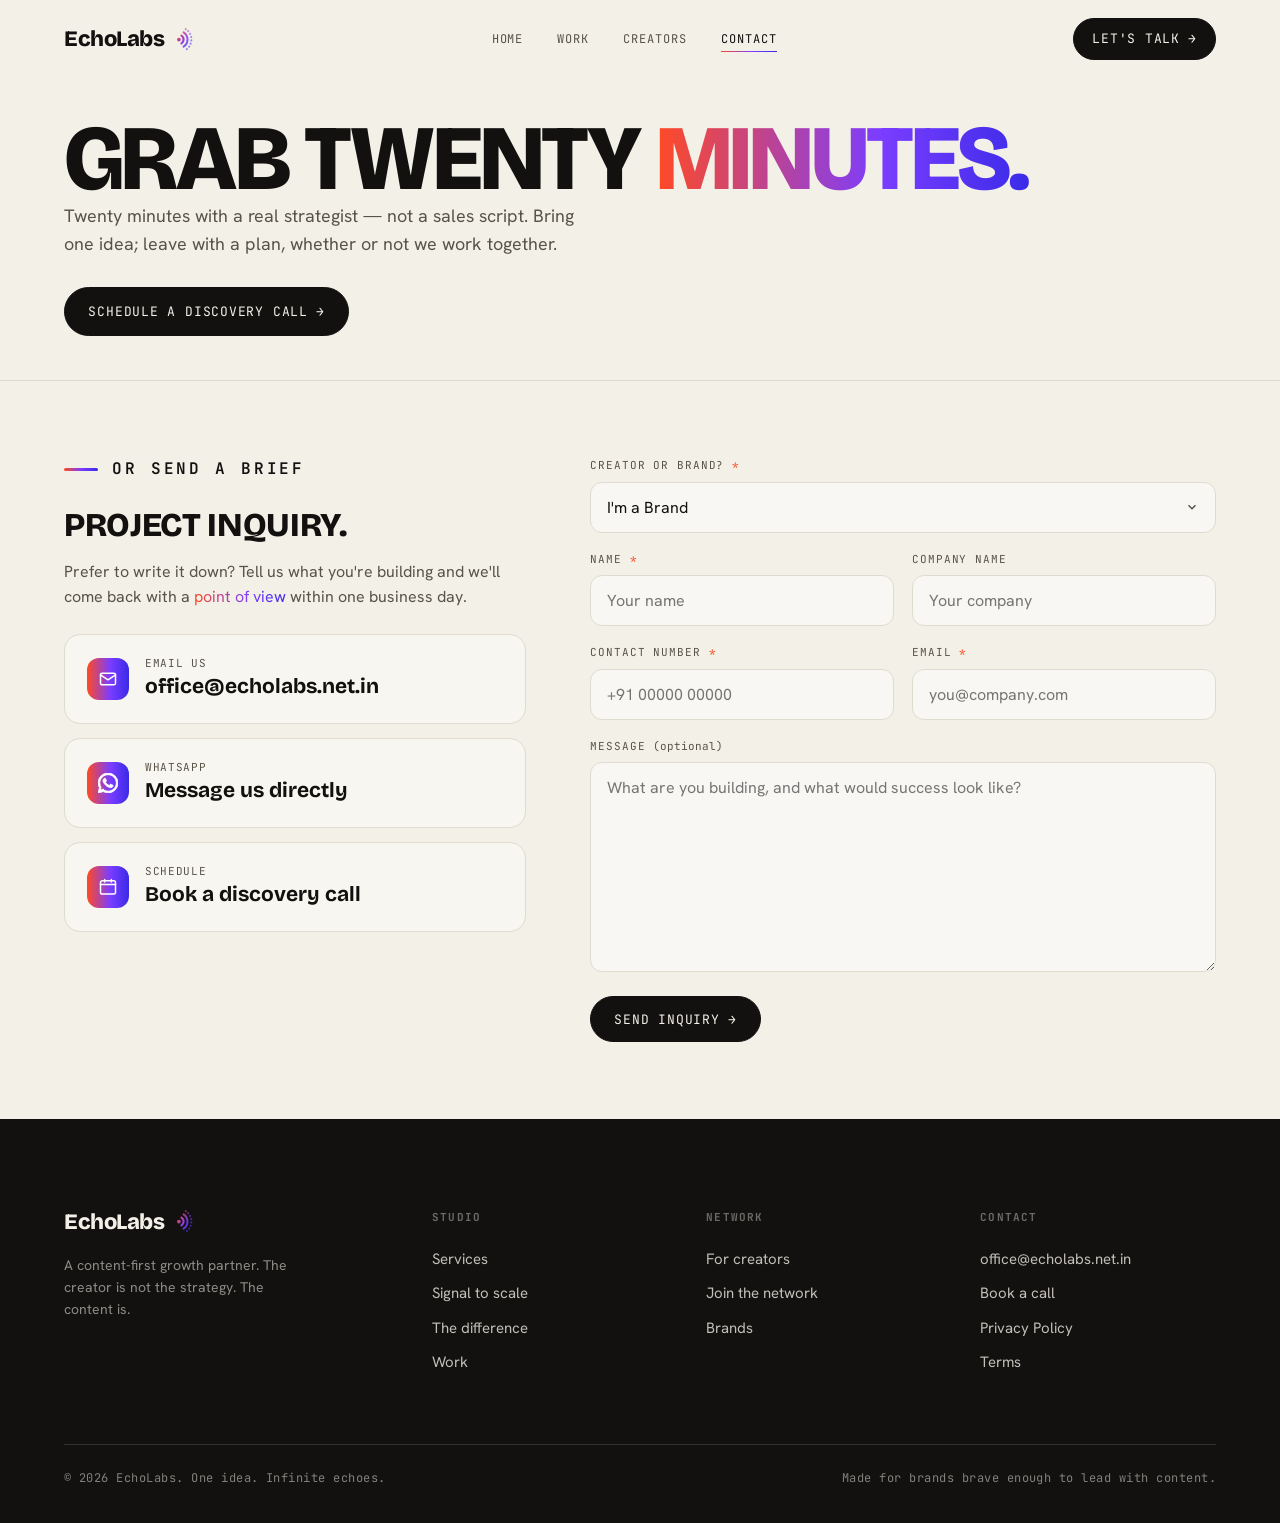
==== contact.html @ e6bb108c "Add files via upload" ====
<!DOCTYPE html>
<html lang="en">
<head>
<meta charset="UTF-8" />
<meta name="viewport" content="width=device-width, initial-scale=1.0" />
<title>Contact — EchoLabs</title>
<meta name="description" content="Book a discovery call with EchoLabs, send a project inquiry, or email us directly. A content-first growth partner." />
<meta name="theme-color" content="#F3F0E8" />
<link rel="icon" type="image/svg+xml" href="echolabs-mark.svg" />
<link rel="icon" type="image/png" href="echolabs-mark.png" />
<link rel="apple-touch-icon" href="echolabs-mark.png" />
<link rel="preconnect" href="https://fonts.googleapis.com" />
<link rel="preconnect" href="https://fonts.gstatic.com" crossorigin />
<link href="https://fonts.googleapis.com/css2?family=Bricolage+Grotesque:opsz,wght@12..96,700;12..96,800&family=Hanken+Grotesk:wght@400;500;600&family=JetBrains+Mono:wght@400;500&display=swap" rel="stylesheet" />
<link rel="stylesheet" href="styles.css" />
</head>
<body>
<svg width="0" height="0" aria-hidden="true" style="position:absolute"><defs><linearGradient id="logoGrad" gradientUnits="userSpaceOnUse" x1="1" y1="8" x2="25" y2="24"><stop offset="0" stop-color="#FF4A24"/><stop offset="0.55" stop-color="#7B3DFF"/><stop offset="1" stop-color="#3A2BE8"/></linearGradient></defs></svg>
<a class="skip" href="#main">Skip to content</a>

<div class="cursor" aria-hidden="true">
  <div class="cursor__el cursor__r3"></div><div class="cursor__el cursor__r2"></div><div class="cursor__el cursor__r1"></div><div class="cursor__el cursor__dot"></div>
</div>

<header class="nav" id="nav">
  <div class="wrap nav__inner">
    <a class="logo" href="index.html" aria-label="EchoLabs home">
      <span class="logo__word">EchoLabs</span>
      <svg class="logo__mark" viewBox="0 0 25 32" fill="none" aria-hidden="true"><circle cx="5" cy="16" r="2.4" fill="url(#logoGrad)"/><path d="M8.27 10.97 A 6 6 0 0 1 8.27 21.03" stroke="url(#logoGrad)" stroke-width="2.8" stroke-linecap="round"/><path d="M11 6.78 A 11 11 0 0 1 11 25.22" stroke="url(#logoGrad)" stroke-width="2.6" stroke-linecap="round" opacity="0.85"/><path d="M13.72 2.6 A 16 16 0 0 1 13.72 29.4" stroke="url(#logoGrad)" stroke-width="2.6" stroke-linecap="round" stroke-dasharray="0.1 4.1" opacity="0.6"/></svg>
    </a>
    <nav class="nav__links" aria-label="Primary">
      <a href="index.html">Home</a>
      <a href="work.html">Work</a>
      <a href="creators.html">Creators</a>
      <a href="contact.html" aria-current="page">Contact</a>
    </nav>
    <div class="nav__cta"><a class="btn btn--primary btn--sm" data-book href="#inquiry"><span class="btn-label">Let's Talk</span><span class="btn-arrow" aria-hidden="true">→</span></a></div>
    <button class="nav__toggle" aria-label="Open menu" aria-expanded="false" aria-controls="menu"><span></span></button>
  </div>
</header>

<nav class="menu" id="menu" aria-hidden="true" aria-label="Mobile">
  <a href="index.html"><small>00 /</small> Home</a>
  <a href="work.html"><small>01 /</small> Work</a>
  <a href="creators.html"><small>02 /</small> Creators</a>
  <a href="contact.html"><small>03 /</small> Contact</a>
  <a class="btn btn--primary" data-book href="#inquiry"><span class="btn-label">Book a discovery call</span><span class="btn-arrow" aria-hidden="true">→</span></a>
</nav>

<main id="main">

<!-- HERO -->
<section class="phero" aria-labelledby="ct-h">
  <div class="wrap">
    <h1 id="ct-h">Grab twenty <span class="accent">minutes.</span></h1>
    <p class="hero__sub phero__sub" style="opacity:1;transform:none;max-width:52ch">
      Twenty minutes with a real strategist — not a sales script. Bring one idea; leave with a plan, whether or not we work together.
    </p>
    <div class="hero__cta" style="opacity:1;transform:none;margin-top:30px">
      <a class="btn btn--primary" data-magnetic data-book href="#inquiry"><span class="btn-label">Schedule a discovery call</span><span class="btn-arrow" aria-hidden="true">→</span></a>
    </div>
  </div>
</section>

<!-- PROJECT INQUIRY + CONTACT DETAILS -->
<section class="section section--tight" id="inquiry" aria-labelledby="inq-h">
  <div class="wrap">
    <div class="formwrap">
      <div class="form-aside">
        <span class="eyebrow section__eyebrow"><b>Or send a brief</b></span>
        <h3 id="inq-h">Project inquiry.</h3>
        <p>Prefer to write it down? Tell us what you're building and we'll come back with a <span class="accent">point of view</span> within one business day.</p>

        <div class="contact-options mt-s">
          <a class="contact-opt" data-email data-email-subject="Project inquiry — EchoLabs" href="#">
            <span class="contact-opt__ico" aria-hidden="true"><svg viewBox="0 0 24 24" fill="none" stroke="#fff" stroke-width="1.8" stroke-linecap="round" stroke-linejoin="round"><rect x="3" y="5" width="18" height="14" rx="2"/><path d="m3 7 9 6 9-6"/></svg></span>
            <span class="contact-opt__main"><span class="contact-opt__label">Email us</span><span class="contact-opt__val" data-email-text>office@echolabs.net.in</span></span>
          </a>
          <a class="contact-opt" data-whatsapp href="#">
            <span class="contact-opt__ico" aria-hidden="true"><svg viewBox="0 0 24 24" fill="#fff" aria-hidden="true"><path d="M.057 24l1.687-6.163a11.867 11.867 0 0 1-1.587-5.945C.16 5.335 5.495 0 12.05 0a11.82 11.82 0 0 1 8.413 3.488 11.82 11.82 0 0 1 3.48 8.414c-.003 6.557-5.338 11.892-11.893 11.892a11.9 11.9 0 0 1-5.688-1.448L.057 24zm6.597-3.807c1.676.995 3.276 1.591 5.392 1.592 5.448 0 9.886-4.434 9.889-9.885.002-5.462-4.415-9.89-9.881-9.892-5.452 0-9.887 4.434-9.889 9.884a9.86 9.86 0 0 0 1.51 5.26l-.999 3.648 3.978-1.607zm11.387-5.464c-.074-.124-.272-.198-.57-.347-.297-.149-1.758-.868-2.031-.967-.272-.099-.47-.149-.669.149-.198.297-.768.967-.941 1.165-.173.198-.347.223-.644.074-.297-.149-1.255-.462-2.39-1.475-.883-.788-1.48-1.761-1.653-2.059-.173-.297-.018-.458.13-.606.134-.133.297-.347.446-.521.151-.172.2-.296.3-.495.099-.198.05-.372-.025-.521-.075-.148-.669-1.611-.916-2.206-.242-.579-.487-.501-.669-.51l-.57-.01c-.198 0-.52.074-.792.372s-1.04 1.016-1.04 2.479 1.065 2.876 1.213 3.074c.149.198 2.095 3.2 5.076 4.487.709.306 1.263.489 1.694.626.712.226 1.36.194 1.872.118.571-.085 1.758-.719 2.006-1.413.248-.695.248-1.29.173-1.414z"/></svg></span>
            <span class="contact-opt__main"><span class="contact-opt__label">WhatsApp</span><span class="contact-opt__val">Message us directly</span></span>
          </a>
          <a class="contact-opt" data-book href="#inquiry">
            <span class="contact-opt__ico" aria-hidden="true"><svg viewBox="0 0 24 24" fill="none" stroke="#fff" stroke-width="1.8" stroke-linecap="round" stroke-linejoin="round"><rect x="3" y="4.5" width="18" height="16" rx="2"/><path d="M3 9h18M8 3v3M16 3v3"/></svg></span>
            <span class="contact-opt__main"><span class="contact-opt__label">Schedule</span><span class="contact-opt__val">Book a discovery call</span></span>
          </a>
        </div>

      </div>

      <form class="form" data-lead-form novalidate>
        <input type="hidden" name="source" value="Contact — Project Inquiry" />
        <div class="honeypot" aria-hidden="true"><label>Company website<input type="text" name="company_website" tabindex="-1" autocomplete="off" /></label></div>

        <div class="field">
          <label for="type">Creator or Brand? <span class="req">*</span></label>
          <select id="type" name="type" required>
            <option value="Brand" selected>I'm a Brand</option>
            <option value="Creator">I'm a Creator</option>
          </select>
          <span class="field__err">Please choose one.</span>
        </div>

        <div class="form__row">
          <div class="field">
            <label for="name">Name <span class="req">*</span></label>
            <input id="name" name="name" type="text" autocomplete="name" required placeholder="Your name" />
            <span class="field__err">Please enter your name.</span>
          </div>
          <div class="field">
            <label for="company">Company Name</label>
            <input id="company" name="company" type="text" autocomplete="organization" placeholder="Your company" />
            <span class="field__err"></span>
          </div>
        </div>

        <div class="form__row">
          <div class="field">
            <label for="phone">Contact Number <span class="req">*</span></label>
            <input id="phone" name="phone" type="tel" autocomplete="tel" required placeholder="+91 00000 00000" />
            <span class="field__err">Please enter a valid number.</span>
          </div>
          <div class="field">
            <label for="email">Email <span class="req">*</span></label>
            <input id="email" name="email" type="email" autocomplete="email" required placeholder="you@company.com" />
            <span class="field__err">Please enter a valid email.</span>
          </div>
        </div>

        <div class="field">
          <label for="message">Message <span style="text-transform:none;letter-spacing:0">(optional)</span></label>
          <textarea id="message" name="message" placeholder="What are you building, and what would success look like?"></textarea>
          <span class="field__err"></span>
        </div>

        <div class="form__submit">
          <button type="submit" class="btn btn--primary" data-magnetic><span class="btn-label">Send inquiry</span><span class="btn-arrow" aria-hidden="true">→</span></button>
          <p class="form__status" role="status" aria-live="polite"></p>
        </div>
      </form>
    </div>
  </div>
</section>

</main>

<footer class="footer">
  <div class="wrap">
    <div class="footer__top">
      <div class="footer__brand">
        <a class="logo" href="index.html" aria-label="EchoLabs home">
          <span class="logo__word">EchoLabs</span>
          <svg class="logo__mark" viewBox="0 0 25 32" fill="none" aria-hidden="true"><circle cx="5" cy="16" r="2.4" fill="url(#logoGrad)"/><path d="M8.27 10.97 A 6 6 0 0 1 8.27 21.03" stroke="url(#logoGrad)" stroke-width="2.8" stroke-linecap="round"/><path d="M11 6.78 A 11 11 0 0 1 11 25.22" stroke="url(#logoGrad)" stroke-width="2.6" stroke-linecap="round" opacity="0.85"/><path d="M13.72 2.6 A 16 16 0 0 1 13.72 29.4" stroke="url(#logoGrad)" stroke-width="2.6" stroke-linecap="round" stroke-dasharray="0.1 4.1" opacity="0.6"/></svg>
        </a>
        <p class="footer__tag">A content-first growth partner. The creator is not the strategy. The content is.</p>
      </div>
      <div class="footer__col"><h4>Studio</h4><a href="index.html#services">Services</a><a href="index.html#how">Signal to scale</a><a href="index.html#difference">The difference</a><a href="work.html">Work</a></div>
      <div class="footer__col"><h4>Network</h4><a href="creators.html">For creators</a><a href="creators.html#join">Join the network</a><a href="contact.html">Brands</a></div>
      <div class="footer__col"><h4>Contact</h4><a data-email href="#"><span data-email-text>office@echolabs.net.in</span></a><a data-book href="contact.html#book">Book a call</a><a href="privacy.html">Privacy Policy</a><a href="terms.html">Terms</a></div>
    </div>
    <div class="footer__bottom"><span>© <span data-year>2026</span> EchoLabs. One idea. Infinite echoes.</span><span>Made for brands brave enough to lead with content.</span></div>
  </div>
</footer>

<script src="config.js"></script>
<script src="app.js"></script>
</body>
</html>
---- styles.css ----
/* ============================================================
   ECHOLABS — SHARED STYLES
   ============================================================ */

/* ---------- DESIGN TOKENS ---------- */
:root{
  --paper:#F3F0E8;
  --ink:#121110;
  --muted:#585349;
  --border:#E0DBCF;
  --coral:#FF4A24;
  --violet:#7B3DFF;
  --indigo:#3A2BE8;
  --night:#0B0A11;

  --grad: linear-gradient(90deg,#FF4A24,#7B3DFF 55%,#3A2BE8);
  --grad-soft: linear-gradient(90deg, rgba(255,74,36,.14), rgba(123,61,255,.14) 55%, rgba(58,43,232,.14));

  --font-display:'Bricolage Grotesque', system-ui, sans-serif;
  --font-body:'Hanken Grotesk', system-ui, sans-serif;
  --font-mono:'JetBrains Mono', ui-monospace, monospace;

  --maxw: 1320px;
  --gutter: clamp(20px, 5vw, 80px);
  --radius: 100px;
  --ease: cubic-bezier(.22,1,.36,1);
}

/* ---------- RESET / BASE ---------- */
*,*::before,*::after{ box-sizing:border-box; margin:0; padding:0; }
html{ scroll-behavior:smooth; -webkit-text-size-adjust:100%; background:var(--paper); overscroll-behavior-y:none; }
body{
  font-family:var(--font-body);
  background:var(--paper);
  color:var(--ink);
  line-height:1.5;
  font-size:clamp(16px,1.1vw,18px);
  overflow-x:hidden;
  overscroll-behavior-y:none;
  -webkit-font-smoothing:antialiased;
  text-rendering:optimizeLegibility;
}
img,svg{ display:block; max-width:100%; }
a{ color:inherit; text-decoration:none; }
button{ font-family:inherit; cursor:pointer; border:none; background:none; color:inherit; }
ul{ list-style:none; }

:focus-visible{ outline:2px solid var(--indigo); outline-offset:3px; border-radius:4px; }

.skip{
  position:absolute; left:-9999px; top:0; z-index:200;
  background:var(--ink); color:var(--paper);
  padding:12px 20px; border-radius:0 0 12px 0;
  font-family:var(--font-mono); font-size:12px; letter-spacing:.05em;
}
.skip:focus{ left:0; }

.wrap{ max-width:var(--maxw); margin:0 auto; padding-inline:var(--gutter); }
.visually-hidden{
  position:absolute!important; width:1px; height:1px; padding:0; margin:-1px;
  overflow:hidden; clip:rect(0 0 0 0); white-space:nowrap; border:0;
}

/* ---------- TYPOGRAPHY HELPERS ---------- */
.eyebrow{
  font-family:var(--font-mono); text-transform:uppercase;
  font-size:clamp(11px,1vw,12.5px); letter-spacing:.16em;
  color:var(--muted); font-weight:500;
}
.display{
  font-family:var(--font-display); font-weight:800;
  text-transform:uppercase; letter-spacing:-.02em; line-height:.92;
}
.gradient-text, .accent{
  background:var(--grad); -webkit-background-clip:text; background-clip:text;
  -webkit-text-fill-color:transparent; color:transparent;
}

/* ---------- BUTTONS ---------- */
.btn{
  position:relative; display:inline-flex; align-items:center; gap:.6em;
  font-family:var(--font-mono); text-transform:uppercase;
  font-size:13px; letter-spacing:.06em;
  padding:1.05em 1.8em; border-radius:var(--radius);
  border:1.5px solid var(--ink);
  transition:color .4s var(--ease), border-color .4s var(--ease), transform .2s var(--ease);
  will-change:transform; overflow:hidden; isolation:isolate;
  text-align:center;
}
.btn .btn-label{ position:relative; z-index:2; }
.btn .btn-arrow{ position:relative; z-index:2; transition:transform .4s var(--ease); }
.btn:hover .btn-arrow{ transform:translateX(4px); }

.btn--primary{ background:var(--ink); color:var(--paper); border-color:var(--ink); }
.btn--primary::before{ content:""; position:absolute; inset:0; z-index:1; background:linear-gradient(120deg,#7B3DFF,#3A2BE8); opacity:0; transition:opacity .45s var(--ease); }
.btn--primary:hover{ color:#fff; }
.btn--primary:hover::before{ opacity:1; }

.btn--ghost{ background:transparent; color:var(--ink); }
.btn--ghost::before{ content:""; position:absolute; inset:0; z-index:1; background:var(--grad); opacity:0; transition:opacity .45s var(--ease); }
.btn--ghost:hover{ color:#fff; border-color:transparent; }
.btn--ghost:hover::before{ opacity:1; }

.on-dark .btn--ghost{ color:var(--paper); border-color:rgba(243,240,232,.4); }
.on-dark .btn--ghost:hover{ color:#fff; border-color:transparent; }

.btn--sm{ padding:.8em 1.4em; }
/* Touch feedback: branded tap highlight + press-scale (mobile has no :hover) */
a, button, summary, [role="button"]{ -webkit-tap-highlight-color:rgba(123,61,255,.18); }
.btn:active, .reelbtn:active, .reeldot:active, .contact-opt:active, .tier:active, .build-item:active, .social:active, .li-card:active, .reelcard__cta:active, .li-card__cta:active{ transform:scale(.96); }

/* ---------- NAV ---------- */
.nav{
  position:fixed; inset:0 0 auto 0; z-index:100; padding-block:18px;
  transition:background .4s var(--ease), border-color .4s var(--ease), padding .4s var(--ease);
  border-bottom:1px solid transparent;
}
.nav.scrolled{
  background:rgba(243,240,232,.78);
  backdrop-filter:blur(14px) saturate(1.2);
  -webkit-backdrop-filter:blur(14px) saturate(1.2);
  border-bottom:1px solid var(--border); padding-block:12px;
}
.nav__inner{ display:flex; align-items:center; justify-content:space-between; gap:24px; }
.logo{ display:inline-flex; align-items:center; gap:11px; }
.logo__mark{ height:25px; width:auto; flex:none; }
.logo__word{ font-family:var(--font-display); font-weight:800; letter-spacing:-.02em; font-size:22px; line-height:1; }
.nav__links{ display:flex; align-items:center; gap:34px; }
.nav__links a{
  font-family:var(--font-mono); text-transform:uppercase; font-size:12px;
  letter-spacing:.08em; color:var(--muted); position:relative; padding-block:4px;
  transition:color .3s var(--ease);
}
.nav__links a::after{ content:""; position:absolute; left:0; bottom:0; height:1.5px; width:0; background:var(--grad); transition:width .35s var(--ease); }
.nav__links a:hover, .nav__links a[aria-current="page"]{ color:var(--ink); }
.nav__links a:hover::after, .nav__links a[aria-current="page"]::after{ width:100%; }
.nav__cta{ display:inline-flex; }

/* Mobile menu toggle */
.nav__toggle{
  display:none; width:44px; height:44px; border:1px solid var(--border);
  border-radius:50%; place-items:center; background:rgba(255,255,255,.4);
}
.nav__toggle span{ display:block; width:18px; height:2px; background:var(--ink); position:relative; transition:transform .3s var(--ease), opacity .2s; }
.nav__toggle span::before, .nav__toggle span::after{ content:""; position:absolute; left:0; width:18px; height:2px; background:var(--ink); transition:transform .3s var(--ease); }
.nav__toggle span::before{ top:-6px; } .nav__toggle span::after{ top:6px; }
body.menu-open .nav__toggle span{ background:transparent; }
body.menu-open .nav__toggle span::before{ transform:translateY(6px) rotate(45deg); }
body.menu-open .nav__toggle span::after{ transform:translateY(-6px) rotate(-45deg); }

/* Mobile menu panel */
.menu{
  position:fixed; inset:0; z-index:90; background:var(--paper); height:100dvh;
  display:flex; flex-direction:column; justify-content:center; gap:6px;
  padding:max(var(--gutter),env(safe-area-inset-top)) var(--gutter) max(var(--gutter),env(safe-area-inset-bottom));
  transform:translateY(-100%); transition:transform .5s var(--ease);
  visibility:hidden;
}
body.menu-open{ overflow:hidden; }
body.menu-open .menu{ transform:translateY(0); visibility:visible; }
.menu a{
  font-family:var(--font-display); font-weight:800; text-transform:uppercase;
  letter-spacing:-.02em; font-size:clamp(40px,11vw,72px); line-height:1.02; color:var(--ink);
}
.menu a small{ font-family:var(--font-mono); font-size:13px; letter-spacing:.1em; color:var(--muted); -webkit-text-fill-color:initial; }
.menu .btn{ align-self:flex-start; margin-top:24px; font-size:13px; line-height:1; letter-spacing:.06em; color:var(--paper); }
.menu .btn:hover{ color:#fff; }
.menu .btn .btn-label{ font-size:13px; }

@media (max-width: 920px){
  .nav__links{ display:none; }
  .nav__cta{ display:none; }
  .nav__toggle{ display:grid; }
}
@media (max-width: 400px){
  .menu a{ font-size:clamp(32px, 10vw, 44px); }
}

/* ---------- ECHO CURSOR ---------- */
.cursor{ position:fixed; top:0; left:0; z-index:9999; pointer-events:none; mix-blend-mode:difference; opacity:0; transition:opacity .3s ease; }
body.cursor-on .cursor{ opacity:1; }
.cursor__el{ position:absolute; top:0; left:0; border-radius:50%; transform:translate(-50%,-50%); border:1.5px solid #fff; will-change:transform,width,height; }
.cursor__dot{ width:6px; height:6px; background:#fff; border:none; }
.cursor__r1{ width:16px; height:16px; border-width:1px; }
.cursor__r2{ width:24px; height:24px; opacity:.5; border-width:1px; }
.cursor__r3{ display:none; }
body.cursor-on, body.cursor-on *{ cursor:none !important; }

/* ---------- SECTION SCAFFOLD ---------- */
.section{ padding-block:clamp(64px,7.5vw,104px); position:relative; }
.section--tight{ padding-block:clamp(52px,6vw,84px); }
.section__head{ margin-bottom:clamp(40px,6vw,72px); }
.section__eyebrow{ display:block; margin-bottom:22px; }
.section__eyebrow b{ color:var(--ink); font-weight:500; }
.section__title{ font-family:var(--font-display); font-weight:800; text-transform:uppercase; letter-spacing:-.025em; line-height:.92; font-size:clamp(34px,5vw,68px); max-width:18ch; }
.lead{ color:var(--muted); font-size:clamp(17px,1.5vw,21px); line-height:1.55; max-width:54ch; }
.lead strong{ color:var(--ink); font-weight:600; }

/* Scroll reveal */
.reveal{ opacity:0; transform:translateY(28px); transition:opacity .9s var(--ease), transform .9s var(--ease); }
.reveal.in{ opacity:1; transform:none; }
.reveal[data-d="1"]{ transition-delay:.1s; }
.reveal[data-d="2"]{ transition-delay:.2s; }
.reveal[data-d="3"]{ transition-delay:.3s; }

/* ---------- HERO ---------- */
.hero{ position:relative; padding-top:clamp(92px,12vh,126px); padding-bottom:clamp(16px,2.5vh,30px); overflow:hidden; }
.hero__tag{ display:inline-flex; align-items:center; gap:10px; border:1px solid var(--border); background:rgba(255,255,255,.35); border-radius:var(--radius); padding:8px 16px 8px 14px; margin-bottom:clamp(14px,2vw,24px); }
.hero__dot{ width:8px; height:8px; border-radius:50%; background:var(--coral); flex:none; position:relative; }
.hero__dot::after{ content:""; position:absolute; inset:0; border-radius:50%; background:var(--coral); animation:pulse 2s ease-out infinite; }
@keyframes pulse{ 0%{ transform:scale(1); opacity:.7; } 100%{ transform:scale(3.4); opacity:0; } }
.hero__tag .eyebrow{ color:var(--ink); }
.hero h1{ font-family:var(--font-display); font-weight:800; text-transform:uppercase; letter-spacing:-.03em; line-height:.9; font-size:clamp(40px,8.4vw,116px); }
.line-mask{ overflow:hidden; display:block; padding-block:.02em; }
.line-mask > span{ display:block; transform:translateY(112%); transition:transform 1.05s var(--ease); }
body.loaded .line-mask > span{ transform:translateY(0); }
body.loaded .line-mask:nth-child(2) > span{ transition-delay:.12s; }
.hero__sub{ max-width:44ch; margin-top:clamp(16px,2.2vw,26px); font-size:clamp(16px,1.35vw,19px); color:var(--muted); line-height:1.5; opacity:0; transform:translateY(16px); transition:opacity .9s var(--ease) .5s, transform .9s var(--ease) .5s; }
.hero__sub strong{ color:var(--ink); font-weight:600; }
body.loaded .hero__sub{ opacity:1; transform:none; }
.hero__cta{ display:flex; flex-wrap:wrap; gap:14px; margin-top:clamp(18px,2.4vw,28px); opacity:0; transform:translateY(16px); transition:opacity .9s var(--ease) .66s, transform .9s var(--ease) .66s; }
body.loaded .hero__cta{ opacity:1; transform:none; }

/* ---------- MARQUEE ---------- */
.marquee{ margin-top:clamp(22px,3.2vw,44px); border-block:1px solid var(--border); padding-block:12px; overflow:hidden;
  -webkit-mask-image:linear-gradient(90deg,transparent,#000 8%,#000 92%,transparent);
  mask-image:linear-gradient(90deg,transparent,#000 8%,#000 92%,transparent); }
.marquee__track{ display:flex; width:max-content; animation:marquee 34s linear infinite; }
.marquee:hover .marquee__track{ animation-play-state:paused; }
.marquee__item{ display:inline-flex; align-items:center; font-family:var(--font-display); font-weight:700; text-transform:uppercase; letter-spacing:-.01em; font-size:clamp(16px,1.9vw,26px); padding-inline:24px; white-space:nowrap; color:var(--ink); }
.marquee__item span{ color:var(--coral); margin-inline:28px 0; font-size:.7em; }
@keyframes marquee{ to{ transform:translateX(-50%); } }

/* ---------- BELIEF BAND ---------- */
.belief{ border-top:1px solid var(--border); padding-block:clamp(44px,5.6vw,84px); }
.belief__grid{ display:grid; grid-template-columns:1fr; gap:clamp(30px,5vw,60px); }
.belief__statement{ font-family:var(--font-display); font-weight:800; text-transform:uppercase; letter-spacing:-.02em; line-height:1.02; font-size:clamp(28px,4vw,52px); max-width:18ch; }
.belief__statement .kw{ display:inline-block; opacity:0; transform:translateY(.5em) rotate(2deg); transition:opacity .6s var(--ease), transform .6s var(--ease); }
.belief__statement.in .kw{ opacity:1; transform:none; }
.belief__cols{ display:grid; grid-template-columns:repeat(auto-fit,minmax(240px,1fr)); gap:clamp(26px,3vw,48px); }
.belief__col h3{ font-family:var(--font-mono); text-transform:uppercase; font-size:12px; letter-spacing:.1em; color:var(--coral); margin-bottom:12px; }
.belief__col p{ color:var(--muted); font-size:clamp(15px,1.3vw,17px); line-height:1.6; }
.belief__col p strong{ color:var(--ink); font-weight:600; }

/* ---------- KINETIC LINE ---------- */
.kinetic{ padding-block:clamp(90px,13vw,180px); border-top:1px solid var(--border); text-align:center; overflow:hidden; }
.kinetic__line{ font-family:var(--font-display); font-weight:800; text-transform:uppercase; line-height:1; font-size:clamp(26px,5.2vw,76px); letter-spacing:-.6em; transform:scaleX(.4); opacity:0; filter:blur(6px); transition:letter-spacing 1.3s var(--ease), transform 1.3s var(--ease), opacity 1s var(--ease), filter 1.1s var(--ease); display:inline-block; max-width:24ch; }
.kinetic__line.in{ letter-spacing:-.022em; transform:scaleX(1); opacity:1; filter:blur(0); }

/* ---------- SERVICES (flooding rows) ---------- */
.services__list{ border-top:1px solid var(--ink); }
.srow{ position:relative; border-bottom:1px solid var(--border); overflow:hidden; isolation:isolate; }
.srow__flood{ position:absolute; inset:0; z-index:0; background:var(--grad); transform:scaleY(0); transform-origin:bottom; transition:transform .55s var(--ease); }
.srow:hover .srow__flood, .srow:focus-within .srow__flood{ transform:scaleY(1); }
.srow__inner{ position:relative; z-index:1; display:grid; grid-template-columns:auto 1fr auto; align-items:center; gap:clamp(18px,3vw,46px); padding-block:clamp(26px,3.4vw,42px); transition:color .45s var(--ease); }
.srow:hover .srow__inner, .srow:focus-within .srow__inner{ color:#fff; }
.srow__no{ font-family:var(--font-mono); font-size:clamp(13px,1.2vw,15px); color:var(--muted); transition:color .45s var(--ease); padding-top:.4em; }
.srow:hover .srow__no, .srow:focus-within .srow__no{ color:rgba(255,255,255,.8); }
.srow__main{ min-width:0; }
.srow__title{ font-family:var(--font-display); font-weight:800; text-transform:uppercase; letter-spacing:-.02em; line-height:.96; font-size:clamp(30px,5.4vw,72px); transition:transform .55s var(--ease); }
.srow:hover .srow__title, .srow:focus-within .srow__title{ transform:translateX(clamp(8px,1.5vw,22px)); }
.srow__desc{ color:var(--muted); margin-top:10px; max-width:52ch; font-size:clamp(14px,1.2vw,16px); line-height:1.55; transition:color .45s var(--ease); }
.srow:hover .srow__desc, .srow:focus-within .srow__desc{ color:rgba(255,255,255,.85); }
.srow__tags{ display:flex; flex-wrap:wrap; gap:8px 10px; margin-top:0; max-height:0; opacity:0; overflow:hidden; transition:max-height .55s var(--ease), opacity .5s var(--ease), margin-top .55s var(--ease); }
.srow:hover .srow__tags, .srow:focus-within .srow__tags{ max-height:120px; opacity:1; margin-top:18px; }
.srow__tag{ font-family:var(--font-mono); font-size:11px; text-transform:uppercase; letter-spacing:.05em; color:#fff; border:1px solid rgba(255,255,255,.45); border-radius:var(--radius); padding:5px 12px; }
.srow__plus{ width:clamp(34px,4vw,52px); height:clamp(34px,4vw,52px); flex:none; display:grid; place-items:center; border:1.5px solid var(--border); border-radius:50%; transition:transform .55s var(--ease), border-color .45s var(--ease); }
.srow:hover .srow__plus, .srow:focus-within .srow__plus{ transform:rotate(135deg); border-color:rgba(255,255,255,.7); }
.srow__plus svg{ width:42%; transition:stroke .45s var(--ease); }
.srow:hover .srow__plus svg, .srow:focus-within .srow__plus svg{ stroke:#fff; }

/* ---------- PROCESS (filling line) ---------- */
.process__grid{ display:grid; grid-template-columns:repeat(4,1fr); gap:clamp(20px,2.4vw,36px); position:relative; margin-top:64px; }
.process__track{ position:absolute; left:0; right:0; top:7px; height:2px; background:var(--border); }
.process__fill{ position:absolute; left:0; top:7px; height:2px; width:0; background:var(--grad); box-shadow:0 0 14px rgba(123,61,255,.5); }
.pstep{ position:relative; padding-top:34px; }
.pstep__node{ position:absolute; top:0; left:0; width:16px; height:16px; border-radius:50%; background:var(--paper); border:2px solid var(--border); transition:border-color .4s var(--ease), background .4s var(--ease), transform .4s var(--ease); }
.pstep.active .pstep__node{ border-color:transparent; background:var(--grad); transform:scale(1.18); }
.pstep__no{ font-family:var(--font-mono); font-size:13px; color:var(--muted); margin-bottom:10px; }
.pstep__title{ font-family:var(--font-display); font-weight:800; text-transform:uppercase; letter-spacing:-.02em; font-size:clamp(20px,2.4vw,30px); line-height:1; margin-bottom:12px; }
.pstep__desc{ color:var(--muted); font-size:clamp(14px,1.2vw,16px); line-height:1.55; }
@media (max-width:760px){
  .process__grid{ grid-template-columns:1fr; gap:0; }
  .process__track{ left:7px; right:auto; top:0; bottom:0; width:2px; height:auto; }
  .process__fill{ left:7px; top:0; width:2px; height:0; }
  .pstep{ padding-top:0; padding-left:40px; padding-bottom:40px; }
  .pstep:last-child{ padding-bottom:0; }
  .pstep__node{ top:4px; }
}

/* ---------- FEATURE CARDS (Why EchoLabs / Why Join / etc) ---------- */
.cards{ display:grid; grid-template-columns:repeat(auto-fit,minmax(250px,1fr)); gap:clamp(16px,2vw,24px); }
.card{
  position:relative; border:1px solid var(--border); border-radius:20px;
  padding:clamp(26px,3vw,38px); background:rgba(255,255,255,.35);
  overflow:hidden; isolation:isolate;
  transition:transform .5s var(--ease), border-color .5s var(--ease);
}
.card::before{ content:""; position:absolute; inset:0; z-index:-1; background:var(--grad-soft); opacity:0; transition:opacity .5s var(--ease); }
.card:hover{ transform:translateY(-6px); border-color:transparent; }
.card:hover::before{ opacity:1; }
.card__no{ font-family:var(--font-mono); font-size:12px; letter-spacing:.08em; color:var(--coral); margin-bottom:18px; display:block; }
.card__icon{ width:40px; height:40px; margin-bottom:20px; }
.card__title{ font-family:var(--font-display); font-weight:800; text-transform:uppercase; letter-spacing:-.01em; font-size:clamp(20px,2vw,26px); line-height:1.02; margin-bottom:12px; }
.card__text{ color:var(--muted); font-size:clamp(14px,1.2vw,16px); line-height:1.6; }
.card__text strong{ color:var(--ink); font-weight:600; }
.on-dark .card{ background:rgba(255,255,255,.04); border-color:rgba(243,240,232,.14); }
.on-dark .card__text{ color:rgba(243,240,232,.66); }
.on-dark .card__text strong{ color:#fff; }
.on-dark .card:hover{ border-color:rgba(243,240,232,.3); }

/* ---------- WORK PREVIEW / CAMPAIGN CARDS ---------- */
.workgrid{ display:grid; grid-template-columns:repeat(auto-fill,minmax(300px,1fr)); gap:clamp(16px,2vw,22px); }
.wcard{
  position:relative; border:1px solid var(--border); border-radius:20px; overflow:hidden;
  background:rgba(255,255,255,.35); min-height:300px; display:flex; flex-direction:column;
  transition:transform .5s var(--ease), border-color .5s var(--ease);
}
.wcard:hover{ transform:translateY(-6px); border-color:var(--ink); }
.wcard__media{ aspect-ratio:16/10; background:var(--grad); position:relative; overflow:hidden; }
.wcard__media::after{ content:""; position:absolute; inset:0; background:radial-gradient(circle at 70% 20%, rgba(255,255,255,.25), transparent 60%); }
.wcard__tag{ position:absolute; top:14px; left:14px; z-index:2; font-family:var(--font-mono); font-size:11px; text-transform:uppercase; letter-spacing:.06em; color:#fff; border:1px solid rgba(255,255,255,.5); border-radius:var(--radius); padding:5px 12px; background:rgba(0,0,0,.12); }
.wcard__body{ padding:22px 24px 26px; display:flex; flex-direction:column; gap:8px; flex:1; }
.wcard__title{ font-family:var(--font-display); font-weight:800; text-transform:uppercase; letter-spacing:-.01em; font-size:clamp(18px,1.7vw,23px); line-height:1.04; }
.wcard__meta{ font-family:var(--font-mono); font-size:11px; text-transform:uppercase; letter-spacing:.05em; color:var(--muted); }
.wcard__stat{ margin-top:auto; padding-top:14px; font-family:var(--font-display); font-weight:800; font-size:clamp(24px,2.6vw,34px); }
.wcard__stat span{ font-size:.5em; }

/* ---------- DARK BANDS (creators / for-creators) ---------- */
.darkband{ position:relative; overflow:hidden; background:var(--night); color:var(--paper); padding-block:clamp(46px,5.8vw,86px); }
.darkband .section__eyebrow b{ color:#fff; }
.darkband__inner{ position:relative; z-index:1; }
.orb{ position:absolute; border-radius:50%; filter:blur(70px); opacity:.55; z-index:0; pointer-events:none; will-change:transform; }
.orb--1{ width:420px; height:420px; background:var(--coral); top:-80px; left:-60px; animation:float1 16s ease-in-out infinite; }
.orb--2{ width:520px; height:520px; background:var(--violet); bottom:-160px; right:-80px; animation:float2 19s ease-in-out infinite; }
.orb--3{ width:300px; height:300px; background:var(--indigo); top:40%; left:55%; animation:float3 22s ease-in-out infinite; opacity:.4; }
@keyframes float1{ 0%,100%{ transform:translate(0,0); } 50%{ transform:translate(40px,50px); } }
@keyframes float2{ 0%,100%{ transform:translate(0,0); } 50%{ transform:translate(-50px,-40px); } }
@keyframes float3{ 0%,100%{ transform:translate(0,0) scale(1); } 50%{ transform:translate(30px,-30px) scale(1.12); } }
.darkband h2{ font-family:var(--font-display); font-weight:800; text-transform:uppercase; letter-spacing:-.025em; line-height:.92; font-size:clamp(34px,4.6vw,58px); }
.darkband__lead{ color:rgba(243,240,232,.66); font-size:clamp(15px,1.4vw,18px); line-height:1.55; max-width:42ch; }
.split-head{ display:grid; grid-template-columns:1.2fr .8fr; gap:clamp(24px,3.4vw,48px); align-items:end; margin-bottom:clamp(24px,3.4vw,44px); }
@media (max-width:760px){ .split-head{ grid-template-columns:1fr; } }

/* tiers */
.tiers{ display:flex; flex-wrap:wrap; gap:10px; }
.tier{ font-family:var(--font-mono); text-transform:uppercase; font-size:12px; letter-spacing:.06em; padding:9px 18px; border-radius:var(--radius); border:1px solid rgba(243,240,232,.22); color:rgba(243,240,232,.85); transition:border-color .35s var(--ease), color .35s var(--ease), background .35s var(--ease); }
.tier:hover{ border-color:transparent; color:#fff; background:var(--grad); }
.tier b{ color:#fff; font-weight:500; } .tier span{ opacity:.55; }

/* roster */
.roster{ display:grid; grid-template-columns:repeat(auto-fill,minmax(200px,1fr)); gap:1px; background:rgba(243,240,232,.12); border:1px solid rgba(243,240,232,.12); }
.roster__cell{ background:var(--night); padding:24px 22px; display:flex; flex-direction:column; gap:6px; min-height:128px; transition:background .4s var(--ease); }
.roster__cell:hover{ background:#15131d; }
.roster__handle{ font-family:var(--font-display); font-weight:700; text-transform:uppercase; letter-spacing:-.01em; font-size:18px; }
.roster__niche{ font-family:var(--font-mono); font-size:11px; text-transform:uppercase; letter-spacing:.05em; color:rgba(243,240,232,.5); }
.roster__reach{ margin-top:auto; font-family:var(--font-mono); font-size:12px; }

/* ---------- STATS ---------- */
.stat__num{ font-family:var(--font-display); font-weight:800; font-size:clamp(46px,7vw,104px); line-height:.9; letter-spacing:-.03em; }
.stat__label{ margin-top:14px; color:var(--muted); font-size:clamp(13px,1.1vw,15px); line-height:1.45; max-width:22ch; }

/* ---------- PAGE HERO (sub-pages) ---------- */
.phero{ padding-top:clamp(104px,13vh,140px); padding-bottom:clamp(26px,3.4vw,46px); border-bottom:1px solid var(--border); }
.phero__eyebrow{ display:block; margin-bottom:24px; }
.phero h1{ font-family:var(--font-display); font-weight:800; text-transform:uppercase; letter-spacing:-.03em; line-height:.92; font-size:clamp(40px,7.2vw,96px); max-width:none; }
.phero h1 .accent{ display:inline; }
/* foot row fills the negative space: description left, proof stats right */
.phero__foot{ display:flex; flex-wrap:wrap; align-items:flex-end; justify-content:space-between; gap:clamp(22px,3vw,56px); margin-top:clamp(22px,3vw,40px); }
.phero__sub{ margin:0; color:var(--muted); font-size:clamp(16px,1.4vw,19px); line-height:1.55; max-width:52ch; flex:1 1 340px; }
.phero__sub strong{ color:var(--ink); font-weight:600; }
.phero__meta{ display:flex; gap:clamp(26px,3.4vw,56px); flex:0 0 auto; }
.phero__meta li{ display:flex; flex-direction:column; gap:6px; }
.phero__meta b{ font-family:var(--font-display); font-weight:800; font-size:clamp(38px,5vw,64px); line-height:.85; letter-spacing:-.03em; background:var(--grad); -webkit-background-clip:text; background-clip:text; -webkit-text-fill-color:transparent; }
.phero__meta span{ font-family:var(--font-mono); text-transform:uppercase; font-size:clamp(10.5px,1vw,12px); letter-spacing:.06em; color:var(--muted); }
@media (max-width:600px){ .phero__meta{ gap:30px; } .phero__foot{ gap:24px; } }

/* ---------- FINAL CTA ---------- */
.final{ position:relative; overflow:hidden; color:#fff; background:linear-gradient(115deg,#FF4A24,#7B3DFF 50%,#3A2BE8,#7B3DFF 80%,#FF4A24); background-size:280% 280%; animation:shift 14s ease infinite; text-align:center; padding-block:clamp(44px,5.5vw,82px); }
@keyframes shift{ 0%{ background-position:0% 50%; } 50%{ background-position:100% 50%; } 100%{ background-position:0% 50%; } }
.final__eyebrow{ color:rgba(255,255,255,.8); margin-bottom:16px; display:block; }
.final h2{ font-family:var(--font-display); font-weight:800; text-transform:uppercase; letter-spacing:-.025em; line-height:.92; font-size:clamp(34px,5vw,76px); max-width:15ch; margin-inline:auto; }
.final__sub{ margin-top:16px; font-size:clamp(15px,1.5vw,19px); color:rgba(255,255,255,.85); max-width:48ch; margin-inline:auto; }
.final__cta{ margin-top:clamp(34px,4vw,48px); display:flex; justify-content:center; flex-wrap:wrap; gap:14px; }
.final .btn--primary{ background:#fff; color:var(--ink); border-color:#fff; }
.final .btn--primary::before{ background:var(--ink); }
.final .btn--primary:hover{ color:#fff; }
.final .btn--ghost{ color:#fff; border-color:rgba(255,255,255,.55); }
.final .btn--ghost::before{ background:#fff; }
.final .btn--ghost:hover{ color:var(--ink); border-color:#fff; }

/* ---------- FORMS ---------- */
.formwrap{ display:grid; grid-template-columns:.85fr 1.15fr; gap:clamp(36px,5vw,80px); align-items:start; }
@media (max-width:860px){ .formwrap{ grid-template-columns:1fr; } }
.form{ display:grid; gap:18px; }
.form__row{ display:grid; gap:18px; grid-template-columns:1fr 1fr; }
@media (max-width:560px){ .form__row{ grid-template-columns:1fr; } }
.field{ display:flex; flex-direction:column; gap:8px; }
.field label{ font-family:var(--font-mono); text-transform:uppercase; font-size:11px; letter-spacing:.08em; color:var(--muted); }
.field label .req{ color:var(--coral); }
.field input, .field select, .field textarea{
  font-family:var(--font-body); font-size:16px; color:var(--ink);
  background:rgba(255,255,255,.5); border:1px solid var(--border); border-radius:12px;
  padding:14px 16px; transition:border-color .3s var(--ease), background .3s var(--ease);
  width:100%;
}
.field textarea{ resize:vertical; min-height:120px; }
.field input:focus, .field select:focus, .field textarea:focus{ outline:none; border-color:var(--indigo); background:#fff; box-shadow:0 0 0 3px rgba(58,43,232,.25); }
.field select{ appearance:none; -webkit-appearance:none; background-image:url("data:image/svg+xml,%3Csvg xmlns='http://www.w3.org/2000/svg' width='14' height='14' viewBox='0 0 24 24' fill='none' stroke='%23585349' stroke-width='2.5'%3E%3Cpath d='M6 9l6 6 6-6'/%3E%3C/svg%3E"); background-repeat:no-repeat; background-position:right 16px center; padding-right:42px; }
.honeypot{ position:absolute; left:-9999px; width:1px; height:1px; overflow:hidden; }
.form__submit{ display:flex; align-items:center; gap:18px; flex-wrap:wrap; margin-top:6px; }
.form__status{ font-family:var(--font-mono); font-size:12px; letter-spacing:.03em; }
.form__status[data-state="success"]{ color:var(--indigo); }
.form__status[data-state="error"]{ color:var(--coral); }
.form__status[data-state="loading"]{ color:var(--muted); }
.btn[aria-busy="true"]{ opacity:.7; pointer-events:none; }
.field--invalid input, .field--invalid select, .field--invalid textarea{ border-color:var(--coral); }
.field__err{ font-family:var(--font-mono); font-size:10.5px; letter-spacing:.04em; color:var(--coral); display:none; }
.field--invalid .field__err{ display:block; }

.form-aside h3{ font-family:var(--font-display); font-weight:800; text-transform:uppercase; letter-spacing:-.01em; font-size:clamp(24px,2.6vw,34px); line-height:1; margin-bottom:16px; }
.form-aside p{ color:var(--muted); line-height:1.6; margin-bottom:14px; }
.form-aside .accent{ display:inline; }
.aside-list{ display:grid; gap:14px; margin-top:24px; }
.aside-list li{ display:flex; gap:12px; align-items:flex-start; font-size:15px; color:var(--ink); }
.aside-list li b{ color:var(--coral); font-family:var(--font-mono); font-size:12px; padding-top:2px; }

/* ---------- FAQ ---------- */
.faq{ border-top:1px solid var(--border); }
.faq details{ border-bottom:1px solid var(--border); }
.faq summary{ list-style:none; cursor:pointer; display:flex; justify-content:space-between; align-items:center; gap:20px; padding-block:clamp(20px,2.4vw,28px); font-family:var(--font-display); font-weight:700; text-transform:uppercase; letter-spacing:-.01em; font-size:clamp(18px,2vw,26px); transition:color .3s var(--ease); }
.faq summary::-webkit-details-marker{ display:none; }
.faq summary:hover{ color:var(--violet); }
.faq summary .q-plus{ flex:none; width:34px; height:34px; border:1.5px solid var(--border); border-radius:50%; display:grid; place-items:center; transition:transform .4s var(--ease), border-color .3s; }
.faq details[open] summary .q-plus{ transform:rotate(135deg); border-color:var(--violet); }
.faq summary .q-plus svg{ width:42%; }
.faq__a{ overflow:hidden; color:var(--muted); line-height:1.65; padding-bottom:clamp(20px,2.4vw,28px); max-width:70ch; font-size:clamp(15px,1.3vw,17px); }

/* ---------- DECK / VIDEO EMBEDS ---------- */
.embed{ border:1px solid var(--border); border-radius:20px; overflow:hidden; background:var(--ink); }
.embed--deck{ aspect-ratio:16/9; }
.embed iframe, .embed video{ width:100%; height:100%; border:0; display:block; }
.embed--placeholder{ aspect-ratio:16/9; display:grid; place-items:center; background:var(--night); color:rgba(243,240,232,.5); position:relative; }
.embed--placeholder .ph-grad{ position:absolute; inset:0; background:var(--grad); opacity:.12; }
.embed--placeholder span{ position:relative; font-family:var(--font-mono); font-size:12px; letter-spacing:.08em; text-transform:uppercase; text-align:center; padding:0 24px; }
.videogrid{ display:grid; grid-template-columns:repeat(auto-fill,minmax(320px,1fr)); gap:clamp(16px,2vw,22px); }
.vcard__embed{ aspect-ratio:16/9; border:1px solid var(--border); border-radius:16px; overflow:hidden; background:var(--ink); }
.vcard__title{ margin-top:14px; font-family:var(--font-mono); font-size:12px; text-transform:uppercase; letter-spacing:.05em; color:var(--muted); }

/* ---------- CONTACT ---------- */
.contact-options{ display:grid; gap:14px; }
.contact-opt{ display:flex; align-items:center; gap:16px; padding:20px 22px; border:1px solid var(--border); border-radius:16px; background:rgba(255,255,255,.35); transition:border-color .4s var(--ease), transform .4s var(--ease); }
.contact-opt:hover{ border-color:var(--ink); transform:translateX(4px); }
.contact-opt__ico{ width:42px; height:42px; flex:none; border-radius:12px; display:grid; place-items:center; background:var(--grad); }
.contact-opt__ico svg{ width:20px; stroke:#fff; }
.contact-opt__main{ display:flex; flex-direction:column; }
.contact-opt__label{ font-family:var(--font-mono); font-size:11px; text-transform:uppercase; letter-spacing:.06em; color:var(--muted); }
.contact-opt__val{ font-family:var(--font-display); font-weight:700; font-size:clamp(17px,1.7vw,21px); }
.socials{ display:flex; gap:12px; flex-wrap:wrap; margin-top:6px; }
.social{ width:46px; height:46px; border:1px solid var(--border); border-radius:50%; display:grid; place-items:center; transition:border-color .3s var(--ease), background .3s var(--ease), transform .3s var(--ease); }
.social svg{ width:18px; transition:stroke .3s; }
.social:hover{ border-color:transparent; background:var(--grad); transform:translateY(-3px); }
.social:hover svg{ stroke:#fff; }
.social[aria-disabled="true"]{ opacity:.4; pointer-events:none; }

/* ---------- LEGAL PROSE ---------- */
.legal{ padding-top:clamp(140px,16vh,190px); padding-bottom:clamp(70px,9vw,120px); }
.legal__doc{ max-width:760px; }
.legal__meta{ font-family:var(--font-mono); font-size:12px; letter-spacing:.05em; color:var(--muted); margin-bottom:40px; }
.legal__doc h2{ font-family:var(--font-display); font-weight:800; text-transform:uppercase; letter-spacing:-.01em; font-size:clamp(20px,2.2vw,28px); margin-top:44px; margin-bottom:14px; }
.legal__doc h3{ font-weight:600; font-size:18px; margin-top:24px; margin-bottom:8px; }
.legal__doc p, .legal__doc li{ color:var(--muted); line-height:1.7; margin-bottom:14px; }
.legal__doc ul{ list-style:disc; padding-left:22px; margin-bottom:14px; }
.legal__doc a{ color:var(--indigo); text-decoration:underline; text-underline-offset:3px; }
.legal__note{ margin-top:40px; padding:20px 24px; border:1px dashed var(--border); border-radius:14px; font-size:14px; color:var(--muted); }

/* ---------- FOOTER ---------- */
.footer{ background:var(--ink); color:var(--paper); padding-block:clamp(56px,7vw,90px) 36px; }
.footer__top{ display:grid; grid-template-columns:1.4fr 1fr 1fr 1fr; gap:clamp(28px,3vw,48px); }
.footer__brand .logo__word{ color:var(--paper); }
.footer__tag{ margin-top:18px; color:rgba(243,240,232,.55); max-width:30ch; font-size:14px; line-height:1.6; }
.footer__col h4{ font-family:var(--font-mono); text-transform:uppercase; font-size:11px; letter-spacing:.1em; color:rgba(243,240,232,.4); margin-bottom:16px; }
.footer__col a{ display:block; color:rgba(243,240,232,.78); padding-block:6px; font-size:15px; transition:color .3s var(--ease); }
.footer__col a:hover{ color:#fff; }
.footer__bottom{ margin-top:clamp(44px,5vw,64px); padding-top:24px; border-top:1px solid rgba(243,240,232,.15); display:flex; justify-content:space-between; gap:16px; flex-wrap:wrap; font-family:var(--font-mono); font-size:12px; letter-spacing:.04em; color:rgba(243,240,232,.5); }
.footer__bottom a{ color:rgba(243,240,232,.5); } .footer__bottom a:hover{ color:#fff; }
@media (max-width:760px){ .footer__top{ grid-template-columns:1fr 1fr; gap:32px; } .footer__brand{ grid-column:1/-1; } }

/* ---------- UTILITIES ---------- */
.mt-s{ margin-top:24px; } .mt-m{ margin-top:40px; } .mt-l{ margin-top:64px; }
.center{ text-align:center; }
.grid-2{ display:grid; grid-template-columns:1fr 1fr; gap:clamp(30px,4vw,60px); align-items:start; }
@media (max-width:860px){ .grid-2{ grid-template-columns:1fr; } }

/* ---------- "OUR WORK" DECK MOCKUP ---------- */
.deck{ position:relative; }
.deck__frame{
  position:relative; border:1px solid var(--border); border-radius:24px; overflow:hidden;
  background:var(--night); color:var(--paper); aspect-ratio:16/9;
  box-shadow:0 30px 80px -40px rgba(11,10,17,.5);
}
.deck__chrome{
  position:absolute; top:0; left:0; right:0; z-index:3;
  display:flex; align-items:center; justify-content:space-between; gap:12px;
  padding:clamp(14px,2vw,22px) clamp(18px,3vw,32px);
  font-family:var(--font-mono); font-size:11px; letter-spacing:.08em; text-transform:uppercase;
  color:rgba(243,240,232,.6); pointer-events:none;
}
.deck__chrome b{ color:#fff; font-weight:500; }
.deck__viewport{ position:absolute; inset:0; overflow:hidden; }
.deck__track{ display:flex; height:100%; transition:transform .6s var(--ease); }
.deck__slide{
  flex:0 0 100%; min-width:100%; height:100%;
  display:flex; flex-direction:column; justify-content:flex-end;
  padding:clamp(22px,4.2vw,60px); position:relative; overflow:hidden;
}
.deck__slide .ds-eyebrow{ font-family:var(--font-mono); font-size:clamp(10px,1.1vw,13px); letter-spacing:.14em; text-transform:uppercase; color:rgba(243,240,232,.6); margin-bottom:auto; }
.deck__slide .ds-eyebrow b{ color:#fff; font-weight:500; }
.deck__title{ font-family:var(--font-display); font-weight:800; text-transform:uppercase; letter-spacing:-.02em; line-height:.94; font-size:clamp(26px,4.6vw,62px); }
.deck__title .accent{ display:inline; }
.deck__sub{ margin-top:14px; color:rgba(243,240,232,.7); font-size:clamp(13px,1.4vw,18px); line-height:1.5; max-width:40ch; }
.deck__metric{ font-family:var(--font-display); font-weight:800; letter-spacing:-.03em; line-height:.85; font-size:clamp(40px,8vw,108px); }
.deck__metric span{ font-size:.45em; }
.deck__points{ display:flex; flex-wrap:wrap; gap:8px 10px; margin-top:18px; }
.deck__points span{ font-family:var(--font-mono); font-size:11px; text-transform:uppercase; letter-spacing:.05em; color:#fff; border:1px solid rgba(255,255,255,.4); border-radius:var(--radius); padding:5px 12px; }
.deck__row{ display:flex; justify-content:space-between; align-items:flex-end; gap:18px; flex-wrap:wrap; }
.deck__statset{ display:grid; grid-template-columns:repeat(3,1fr); gap:clamp(14px,3vw,40px); width:100%; align-items:end; }
.deck__statset .ds-num{ font-family:var(--font-display); font-weight:800; letter-spacing:-.03em; line-height:.85; font-size:clamp(30px,5.5vw,76px); }
.deck__statset .ds-num span{ font-size:.45em; }
.deck__statset .ds-cap{ margin-top:8px; font-family:var(--font-mono); font-size:10.5px; text-transform:uppercase; letter-spacing:.05em; color:rgba(243,240,232,.55); }
/* gradient slides */
.deck__slide--grad{ background:linear-gradient(120deg,#FF4A24,#7B3DFF 52%,#3A2BE8); justify-content:center; }
.deck__slide--grad .ds-eyebrow{ color:rgba(255,255,255,.85); margin-bottom:20px; }
.deck__slide--grad .ds-eyebrow b{ color:#fff; }
.deck__slide--grad .deck__sub{ color:rgba(255,255,255,.9); }
.deck__slide--grad .deck__cta{ margin-top:26px; }
/* a faint number watermark per slide */
.deck__wm{ position:absolute; top:clamp(40px,7vw,90px); right:clamp(18px,3vw,40px); font-family:var(--font-display); font-weight:800; font-size:clamp(60px,12vw,150px); line-height:1; color:rgba(255,255,255,.05); pointer-events:none; z-index:0; }
.deck__slide > *{ position:relative; z-index:1; }
.deck__glow{ position:absolute; width:60%; height:60%; border-radius:50%; filter:blur(80px); opacity:.5; z-index:0; pointer-events:none; }
.deck__glow--a{ background:var(--coral); top:-15%; left:-10%; }
.deck__glow--b{ background:var(--indigo); bottom:-20%; right:-5%; }

.deck__controls{ display:flex; align-items:center; gap:18px; margin-top:22px; }
.deck__nav{ width:48px; height:48px; flex:none; border:1.5px solid var(--ink); border-radius:50%; display:grid; place-items:center; background:var(--paper); transition:background .35s var(--ease), color .35s var(--ease), transform .2s var(--ease); }
.deck__nav:hover{ background:var(--ink); color:var(--paper); }
.deck__nav:active{ transform:scale(.94); }
.deck__nav svg{ width:38%; }
.deck__dots{ display:flex; gap:8px; flex:1; flex-wrap:wrap; }
.deck__dot{ width:9px; height:9px; border-radius:50%; background:var(--border); transition:background .3s var(--ease), transform .3s var(--ease); }
.deck__dot[aria-current="true"]{ background:var(--ink); transform:scale(1.25); }
.deck__note{ font-family:var(--font-mono); font-size:11px; letter-spacing:.04em; color:var(--muted); margin-top:16px; }
@media (max-width:680px){
  .deck__frame{ aspect-ratio:3/4; }
  .deck__title{ font-size:clamp(24px,8vw,40px); }
  .deck__statset{ grid-template-columns:1fr; gap:10px; }
  .deck__statset .ds-num{ font-size:clamp(30px,12vw,52px); }
  .deck__nav{ width:44px; height:44px; }
}

/* ---------- BOOK CTA PANEL (contact, replaces embed) ---------- */
.book-panel{
  position:relative; overflow:hidden; border-radius:24px; color:#fff;
  background:linear-gradient(120deg,#FF4A24,#7B3DFF 52%,#3A2BE8);
  padding:clamp(36px,6vw,72px);
}
.book-panel__glow{ position:absolute; width:50%; height:120%; border-radius:50%; filter:blur(80px); background:rgba(255,255,255,.25); top:-20%; right:-5%; pointer-events:none; }
.book-panel__inner{ position:relative; z-index:1; max-width:46ch; }
.book-panel h3{ font-family:var(--font-display); font-weight:800; text-transform:uppercase; letter-spacing:-.02em; line-height:.92; font-size:clamp(30px,4.4vw,58px); }
.book-panel p{ margin-top:18px; color:rgba(255,255,255,.9); font-size:clamp(15px,1.5vw,19px); line-height:1.55; }
.book-panel .btn{ margin-top:30px; background:#fff; color:var(--ink); border-color:#fff; }
.book-panel .btn::before{ background:var(--ink); }
.book-panel .btn:hover{ color:#fff; }

/* ---------- WHATSAPP FLOATING BUTTON ---------- */
.wa-fab{
  position:fixed; right:clamp(16px,3vw,28px); bottom:clamp(16px,3vw,28px); z-index:95;
  width:58px; height:58px; border-radius:50%; display:grid; place-items:center;
  background:#25D366; color:#fff;
  box-shadow:0 12px 28px -8px rgba(37,211,102,.6), 0 4px 12px rgba(0,0,0,.18);
  transition:transform .3s var(--ease), box-shadow .3s var(--ease);
}
.wa-fab svg{ width:60%; height:60%; }
.wa-fab:hover{ transform:translateY(-3px) scale(1.05); box-shadow:0 18px 34px -8px rgba(37,211,102,.7); }
.wa-fab::after{ content:""; position:absolute; inset:0; border-radius:50%; background:#25D366; opacity:.55; z-index:-1; animation:waPulse 2.6s ease-out infinite; }
@keyframes waPulse{ 0%{ transform:scale(1); opacity:.5; } 100%{ transform:scale(1.9); opacity:0; } }
@media (max-width:560px){
  .wa-fab{ width:54px; height:54px;
    right:max(16px, env(safe-area-inset-right));
    bottom:max(16px, env(safe-area-inset-bottom)); }
}
body.menu-open .wa-fab{ opacity:0; pointer-events:none; }

/* ---------- HERO "FOR CREATORS" CTA ---------- */
.hero__creators{
  display:inline-flex; align-items:center; gap:10px; margin-top:clamp(24px,3.5vw,38px);
  font-family:var(--font-mono); font-size:12px; letter-spacing:.04em; text-transform:uppercase;
  color:var(--muted); border:1px solid var(--border); border-radius:var(--radius); padding:9px 16px;
  opacity:0; transform:translateY(16px);
  transition:opacity .9s var(--ease) .8s, transform .9s var(--ease) .8s, border-color .3s var(--ease), color .3s var(--ease);
}
body.loaded .hero__creators{ opacity:1; transform:none; }
.hero__creators span{ color:var(--ink); }
.hero__creators:hover{ border-color:var(--ink); }
.hero__creators-dot{ width:7px; height:7px; border-radius:50%; background:var(--violet); flex:none; }

/* ---------- STATS STRIP ---------- */
.statstrip{ border-block:1px solid var(--border); padding-block:clamp(28px,4vw,46px); }
.statstrip__inner{ display:flex; align-items:center; justify-content:center; gap:clamp(18px,4vw,60px); flex-wrap:wrap; text-align:center; }
.statstrip__item{ display:flex; flex-direction:column; gap:6px; }
.statstrip__num{ font-family:var(--font-display); font-weight:800; font-size:clamp(34px,5vw,62px); letter-spacing:-.02em; line-height:1; background:var(--grad); -webkit-background-clip:text; background-clip:text; color:transparent; }
.statstrip__label{ font-family:var(--font-mono); font-size:11px; text-transform:uppercase; letter-spacing:.08em; color:var(--muted); }
.statstrip__dot{ color:var(--coral); font-size:16px; }
@media (max-width:600px){ .statstrip__dot{ display:none; } .statstrip__inner{ gap:28px; } }

/* ---------- WHAT WE BUILD ---------- */
.buildgrid{ display:grid; grid-template-columns:repeat(3,1fr); gap:1px; background:var(--border); border:1px solid var(--border); border-radius:18px; overflow:hidden; }
.build-item{ background:var(--paper); padding:clamp(22px,3vw,34px); display:flex; align-items:baseline; gap:16px; transition:background .4s var(--ease); }
.build-item:hover{ background:#fff; }
.build-item__no{ font-family:var(--font-mono); font-size:12px; color:var(--coral); flex:none; }
.build-item__name{ font-family:var(--font-display); font-weight:800; text-transform:uppercase; letter-spacing:-.01em; font-size:clamp(17px,1.9vw,25px); line-height:1.05; }
@media (max-width:760px){ .buildgrid{ grid-template-columns:1fr 1fr; } }
@media (max-width:440px){ .buildgrid{ grid-template-columns:1fr; } }

/* ---------- SERVICES GROUPS ---------- */
.services-groups .svcgroup{ border-top:1px solid var(--ink); padding-top:clamp(32px,4.5vw,52px); margin-top:clamp(40px,6vw,72px); }
.services-groups .svcgroup:first-of-type{ margin-top:0; }
.svcgroup__head{ margin-bottom:clamp(26px,3.6vw,40px); }
.svcgroup__title{ font-family:var(--font-display); font-weight:800; text-transform:uppercase; letter-spacing:-.02em; line-height:.95; font-size:clamp(32px,5.2vw,66px); margin-bottom:18px; }
.svcgroup__lead{ color:var(--muted); font-size:clamp(15px,1.5vw,19px); line-height:1.6; max-width:62ch; }
.svcgroup__lead strong{ color:var(--ink); font-weight:600; }
.svcgroup__arrow{ display:block; margin-top:18px; font-size:24px; color:var(--coral); }
.svcsub{ display:grid; grid-template-columns:repeat(auto-fit,minmax(210px,1fr)); gap:1px; background:var(--border); border:1px solid var(--border); border-radius:16px; overflow:hidden; }
.svcsub__item{ background:var(--paper); padding:24px 22px; transition:background .4s var(--ease); }
.svcsub__item:hover{ background:#fff; }
.svcsub__item h4{ font-family:var(--font-display); font-weight:700; text-transform:uppercase; letter-spacing:-.01em; font-size:16px; margin-bottom:8px; }
.svcsub__item p{ color:var(--muted); font-size:14px; line-height:1.5; }

/* ---------- ONE ASSET / ECHOES ---------- */
.echoband{ border-top:1px solid var(--border); padding-block:clamp(30px,3.8vw,54px); }
.echoband__inner{ display:grid; grid-template-columns:.9fr 1.1fr; gap:clamp(40px,6vw,90px); align-items:start; }
.echoband__lede h2{ font-family:var(--font-display); font-weight:800; text-transform:uppercase; letter-spacing:-.02em; line-height:.95; font-size:clamp(30px,4.2vw,52px); }
.echoband__note{ margin-top:22px; color:var(--muted); max-width:40ch; font-size:clamp(15px,1.3vw,17px); line-height:1.6; }
.echolist{ border-top:1px solid var(--border); }
.echo-item{ display:grid; grid-template-columns:auto 1fr; align-items:center; gap:16px; padding-block:7px; border-bottom:1px solid var(--border); transition:padding-left .4s var(--ease); }
.echo-item:hover{ padding-left:8px; }
.echo-item__id{ font-family:var(--font-mono); font-size:11px; letter-spacing:.06em; text-transform:uppercase; color:var(--muted); width:66px; }
.echo-item:first-child .echo-item__id{ color:var(--coral); }
.echo-item__name{ font-family:var(--font-body); font-weight:600; font-size:clamp(15px,1.4vw,18px); }
.echo-item:first-child .echo-item__name{ font-family:var(--font-display); font-weight:800; text-transform:uppercase; letter-spacing:-.01em; }
.echo-item__bar{ grid-column:1/-1; height:2px; background:var(--border); margin-top:5px; position:relative; overflow:hidden; border-radius:2px; }
.echo-item__bar::after{ content:""; position:absolute; inset:0 100% 0 0; background:var(--grad); transition:right 1s var(--ease); }
.echolist.in .echo-item:nth-child(1) .echo-item__bar::after{ right:90%; }
.echolist.in .echo-item:nth-child(2) .echo-item__bar::after{ right:78%; }
.echolist.in .echo-item:nth-child(3) .echo-item__bar::after{ right:66%; }
.echolist.in .echo-item:nth-child(4) .echo-item__bar::after{ right:54%; }
.echolist.in .echo-item:nth-child(5) .echo-item__bar::after{ right:42%; }
.echolist.in .echo-item:nth-child(6) .echo-item__bar::after{ right:30%; }
.echolist.in .echo-item:nth-child(7) .echo-item__bar::after{ right:18%; }
.echolist.in .echo-item:nth-child(8) .echo-item__bar::after{ right:6%; }
@media (max-width:860px){ .echoband__inner{ grid-template-columns:1fr; gap:clamp(20px,4vw,32px); } .echoband{ padding-block:clamp(30px,7vw,48px); } .echo-item{ padding-block:9px; } .echoband__note{ margin-top:14px; } }

/* ---------- BIG STATS (dark) ---------- */
.bigstats-sec{ background:var(--night); color:var(--paper); }
.bigstats{ display:grid; grid-template-columns:repeat(3,1fr); gap:clamp(28px,4vw,56px); }
.bigstat__num{ font-family:var(--font-display); font-weight:800; font-size:clamp(52px,8vw,108px); line-height:.85; letter-spacing:-.03em; background:var(--grad); -webkit-background-clip:text; background-clip:text; color:transparent; }
.bigstat__num .suffix{ font-size:.5em; -webkit-text-fill-color:transparent; }
.bigstat__title{ margin-top:18px; font-family:var(--font-display); font-weight:800; text-transform:uppercase; letter-spacing:-.01em; font-size:clamp(20px,2vw,26px); }
.bigstat__text{ margin-top:10px; color:rgba(243,240,232,.6); font-size:clamp(14px,1.2vw,16px); line-height:1.55; max-width:30ch; }
@media (max-width:760px){ .bigstats{ grid-template-columns:1fr; gap:42px; } }

/* ---------- WORK CTA ---------- */
.workcta__inner{ display:flex; align-items:center; justify-content:space-between; gap:28px; flex-wrap:wrap; }

/* ---------- REDUCED MOTION ---------- */
@media (prefers-reduced-motion: reduce){
  *,*::before,*::after{ animation-duration:.001ms !important; animation-iteration-count:1 !important; transition-duration:.001ms !important; scroll-behavior:auto !important; }
  .line-mask > span{ transform:none !important; }
  .hero__sub,.hero__cta{ opacity:1 !important; transform:none !important; }
  .reveal{ opacity:1 !important; transform:none !important; }
  .belief__statement .kw{ opacity:1 !important; transform:none !important; }
  .kinetic__line{ opacity:1 !important; transform:none !important; letter-spacing:-.022em !important; filter:none !important; }
  .cursor{ display:none !important; }
  body.cursor-on, body.cursor-on *{ cursor:auto !important; }
}

/* ---------- TOUCH / COARSE ---------- */
/* The echo (signal) cursor is a desktop-pointer affordance only. On touch /
   coarse-pointer devices it is fully removed — hidden here and never
   initialised in app.js — so there is no animation or battery cost on mobile. */
@media (hover:none), (pointer:coarse){
  .cursor{ display:none !important; }
  body.cursor-on, body.cursor-on *{ cursor:auto !important; }
}

/* ============================================================
   REDESIGN PASS — eyebrows, motion, interactivity, mobile
   ============================================================ */

/* --- Eyebrows: bigger, clearer section labels with a gradient signal tick --- */
.section__eyebrow, .phero__eyebrow{ display:flex; align-items:center; gap:14px; font-size:clamp(13px,1.5vw,16px); letter-spacing:.18em; margin-bottom:clamp(20px,2.4vw,28px); }
.final__eyebrow{ display:inline-flex; align-items:center; gap:14px; font-size:clamp(13px,1.5vw,16px); letter-spacing:.18em; }
.section__eyebrow b, .phero__eyebrow b, .final__eyebrow b{ font-weight:600; }
.section__eyebrow::before, .phero__eyebrow::before, .final__eyebrow::before{
  content:""; width:34px; height:3px; border-radius:3px; flex:none;
  background:linear-gradient(90deg,#FF4A24,#7B3DFF,#3A2BE8,#7B3DFF,#FF4A24);
  background-size:200% 100%; animation:gradFlow 6s linear infinite;
}

/* --- Flowing gradient: gentle shimmer on highlight words/numbers --- */
@keyframes gradFlow{ from{ background-position:0% 0; } to{ background-position:-200% 0; } }
.gradient-text, .accent, .statstrip__num{
  background-image:linear-gradient(90deg,#FF4A24,#7B3DFF 30%,#3A2BE8 50%,#7B3DFF 70%,#FF4A24);
  background-size:200% 100%; animation:gradFlow 10s linear infinite;
}
.hero h1 .gradient-text{ animation-duration:7s; }

/* --- Brand spark marks (✦) replaced the green emoji ✳ --- */
.marquee__item span{ color:var(--coral); }
.statstrip__dot{ color:var(--coral); }

/* --- Logo: gentle "emit" on hover --- */
.logo__mark{ transition:transform .55s var(--ease); transform-origin:7px 16px; }
.logo:hover .logo__mark{ transform:scale(1.07); }

/* --- Services sub-grid: interactive reveal (item 9) --- */
.svcsub__item{ position:relative; isolation:isolate; overflow:hidden; cursor:pointer;
  transition:background .4s var(--ease), transform .35s var(--ease); }
.svcsub__item::before{ content:""; position:absolute; inset:0; z-index:-1;
  background:var(--grad-soft); opacity:0; transition:opacity .4s var(--ease); }
.svcsub__item:hover, .svcsub__item:focus-within{ background:transparent; transform:translateY(-3px); }
.svcsub__item:hover::before, .svcsub__item:focus-within::before{ opacity:1; }
.svcsub__item:hover h4, .svcsub__item:focus-within h4{
  background:var(--grad); -webkit-background-clip:text; background-clip:text;
  -webkit-text-fill-color:transparent; color:transparent; }
.svcsub__item:active{ transform:translateY(-1px) scale(.992); }

/* --- Six engines: interactive lift --- */
.build-item{ transition:background .4s var(--ease), transform .35s var(--ease); }
.build-item:hover{ background:#fff; transform:translateY(-3px); }
.build-item:hover .build-item__no{ color:var(--violet); }

/* --- Hero "for creators" pill --- */
.hero__creators{ flex-wrap:wrap; transition:border-color .3s var(--ease), transform .3s var(--ease); }
.hero__creators:hover{ border-color:var(--ink); transform:translateY(-1px); }

/* --- Services: two clearly-numbered services + precise number reveal --- */
.services-groups__note{ margin-top:16px; color:var(--muted); font-size:clamp(15px,1.5vw,19px); line-height:1.5; max-width:48ch; }
.services-groups__note strong{ color:var(--ink); font-weight:600; }
.svcgroup__head{ display:grid; grid-template-columns:auto 1fr; gap:clamp(22px,4vw,64px); align-items:start; }
.svcgroup__index{ display:flex; flex-direction:column; line-height:1; }
.svcgroup__kicker{ font-family:var(--font-mono); text-transform:uppercase; font-size:12px; letter-spacing:.18em; color:var(--muted); margin-bottom:12px; }
.svcgroup__no{ font-family:var(--font-display); font-weight:800; font-size:clamp(56px,8.5vw,116px); line-height:.74; letter-spacing:-.04em; background:var(--grad); -webkit-background-clip:text; background-clip:text; color:transparent; clip-path:inset(0 0 110% 0); transition:clip-path 1s var(--ease) .15s; }
.svcgroup.in .svcgroup__no{ clip-path:inset(-12% 0 -12% 0); }
.svcgroup__of{ font-family:var(--font-mono); text-transform:uppercase; font-size:12px; letter-spacing:.14em; color:var(--muted); margin-top:14px; }
@media (max-width:640px){
  .svcgroup__head{ grid-template-columns:1fr; gap:14px; }
  .svcgroup__index{ flex-flow:row wrap; align-items:baseline; gap:8px 12px; }
  .svcgroup__kicker, .svcgroup__of{ margin:0; }
  .svcgroup__no{ font-size:clamp(46px,15vw,72px); }
}
@media (prefers-reduced-motion: reduce){ .svcgroup__no{ clip-path:none !important; } }

/* --- The difference: one convincing paragraph (replaces the columns) --- */
.belief__lede{ color:var(--muted); font-size:clamp(15px,1.5vw,19px); line-height:1.45; max-width:38ch; font-weight:500; }
.belief__lede strong{ color:var(--ink); font-weight:700; }
@media (min-width:861px){
  .belief__grid{ grid-template-columns:1.1fr .9fr; align-items:end; gap:clamp(40px,5vw,80px); }
  .belief__lede{ max-width:34ch; padding-bottom:.35em; }
}
/* on-brand illustration: one idea -> infinite echoes */
.belief__viz{ margin-top:clamp(12px,2vw,28px); }
.belief__viz .diffviz{ width:100%; height:auto; display:block; }
.belief__viz .dv-tag{ font-family:var(--font-mono); font-size:14px; letter-spacing:2.5px; fill:var(--muted); }
@media (max-width:640px){
  .belief__viz{ margin-top:clamp(28px,7vw,40px); overflow-x:auto; -webkit-overflow-scrolling:touch; scrollbar-width:none; }
  .belief__viz::-webkit-scrollbar{ display:none; }
  .belief__viz .diffviz{ min-width:540px; }
}

/* ---------- CONTENT FLYWHEEL ---------- */
.flywheel-sec{ overflow:hidden; padding-block:clamp(26px,3.2vw,46px); }
.flywheel-sec .section__head{ text-align:center; margin-bottom:0; }
.flywheel-sec .section__eyebrow{ justify-content:center; }
.flywheel-sec .section__title{ max-width:none; font-size:clamp(26px,3.2vw,40px); }
.flywheel__lead{ margin:12px auto 0; max-width:46ch; color:var(--muted); font-size:clamp(14px,1.35vw,17px); line-height:1.55; }
.flywheel{ position:relative; width:min(82vw,392px,44vh); aspect-ratio:1; margin:clamp(30px,4.2vw,54px) auto 0; }
.fw-svg{ position:absolute; inset:15%; overflow:visible; }
.fw-spin{ transform-origin:200px 200px; }
@keyframes fwspin{ to{ transform:rotate(360deg); } }
@media (prefers-reduced-motion:no-preference){ .fw-spin{ animation:fwspin 50s linear infinite; } }
.flywheel__center{ position:absolute; left:50%; top:50%; transform:translate(-50%,-50%); width:35%; aspect-ratio:1; border-radius:50%; background:var(--paper); display:grid; place-content:center; text-align:center; z-index:2; }
.flywheel__center span{ display:block; font-family:var(--font-display); font-weight:800; text-transform:uppercase; letter-spacing:-.01em; line-height:1.04; font-size:clamp(12px,1.7vw,16px); }
.flywheel__center span:last-child{ background:var(--grad); -webkit-background-clip:text; background-clip:text; color:transparent; }
/* node is anchored by the ICON (label sits absolutely below) so all icons land on a true circle */
.fw-node{ position:absolute; transform:translate(-50%,-50%); width:52px; height:52px; z-index:3; transition:transform .4s var(--ease); }
.fw-node:hover{ transform:translate(-50%,-50%) scale(1.06); }
.fw-ico{ width:52px; height:52px; border-radius:15px; display:grid; place-items:center; box-shadow:0 10px 24px -10px rgba(11,10,17,.5), 0 0 0 5px var(--paper); transition:box-shadow .4s var(--ease); }
.fw-node:hover .fw-ico{ box-shadow:0 18px 38px -12px rgba(11,10,17,.55), 0 0 0 6px var(--paper); }
.fw-ico svg{ width:58%; height:58%; }
.fw-ico--ig{ background:linear-gradient(45deg,#feda75,#fa7e1e 25%,#d62976 55%,#962fbf 78%,#4f5bd5); }
.fw-node__label{ position:absolute; top:calc(100% + 9px); left:50%; transform:translateX(-50%); width:96px; font-family:var(--font-mono); font-size:11px; font-weight:500; text-transform:uppercase; letter-spacing:.03em; color:var(--ink); line-height:1.2; text-align:center; }
/* six nodes on a clean, symmetric hexagon (radius 40% of the wheel) */
.fw-node--top{ left:50%; top:10%; }
.fw-node--ur{ left:85%; top:30%; }
.fw-node--lr{ left:85%; top:70%; }
.fw-node--bottom{ left:50%; top:90%; }
.fw-node--ll{ left:15%; top:70%; }
.fw-node--ul{ left:15%; top:30%; }
/* labels radiate OUTWARD (top-half above the icon, bottom-half below) so they never overlap the spinning ring */
.fw-node--top .fw-node__label, .fw-node--ur .fw-node__label, .fw-node--ul .fw-node__label{ top:auto; bottom:calc(100% + 9px); }
@media (max-width:560px){
  /* Phones: a 6-icon wheel is too cramped — use a clean 3-column grid of platforms (no ring, no overlap). */
  .flywheel{ display:grid; grid-template-columns:repeat(3,1fr); gap:24px 8px; width:100%; max-width:340px; aspect-ratio:auto; margin:22px auto 0; }
  .fw-svg, .flywheel__center{ display:none; }
  .fw-node, .fw-node--top, .fw-node--ur, .fw-node--lr, .fw-node--bottom, .fw-node--ll, .fw-node--ul{ position:static; left:auto; top:auto; transform:none; width:auto; height:auto; display:flex; flex-direction:column; align-items:center; gap:9px; }
  .fw-node:hover{ transform:none; }
  .fw-ico{ width:48px; height:48px; border-radius:14px; box-shadow:0 10px 22px -12px rgba(11,10,17,.5); }
  .fw-node__label{ position:static; left:auto; top:auto; bottom:auto; transform:none; width:auto; font-size:10px; letter-spacing:.04em; }
}

/* ---------- WORK: real campaigns, disclaimer, personal branding ---------- */
.work-disclaimer{ margin-bottom:clamp(34px,4.5vw,52px); padding:16px 20px; border:1px dashed var(--border); border-radius:14px; color:var(--muted); font-size:clamp(12.5px,1.05vw,14px); line-height:1.6; max-width:94ch; }
.work-disclaimer b{ color:var(--ink); font-weight:600; }
.work-subhead{ font-family:var(--font-display); font-weight:800; text-transform:none; font-size:clamp(22px,3vw,32px); letter-spacing:-.01em; color:var(--ink); margin:clamp(40px,5vw,64px) 0 16px; display:flex; align-items:center; gap:14px; line-height:1.06; }
.work-subhead::before{ content:""; width:30px; height:3px; border-radius:2px; background:var(--grad); flex:none; }
.work-note{ color:var(--muted); font-size:clamp(13px,1.05vw,15px); margin:-2px 0 22px; max-width:none; }
.wcard__brand{ position:absolute; left:0; bottom:0; z-index:2; padding:16px 18px; font-family:var(--font-display); font-weight:800; text-transform:uppercase; letter-spacing:-.02em; line-height:.95; font-size:clamp(19px,2.1vw,27px); color:#fff; }
.wcard__foot{ margin-top:auto; padding-top:14px; display:flex; align-items:baseline; justify-content:space-between; gap:12px; }
.wcard__foot .wcard__stat{ margin-top:0; padding-top:0; }
.wcard__watch{ font-family:var(--font-mono); font-size:11px; letter-spacing:.06em; text-transform:uppercase; color:var(--muted); transition:color .3s var(--ease), transform .3s var(--ease); white-space:nowrap; }
.wcard:hover .wcard__watch{ color:var(--ink); transform:translateX(2px); }
.pb-stats{ display:grid; grid-template-columns:repeat(auto-fit,minmax(168px,1fr)); gap:1px; background:var(--border); border:1px solid var(--border); border-radius:18px; overflow:hidden; }
.pb-stat{ background:var(--paper); padding:clamp(22px,3vw,34px); transition:background .4s var(--ease); }
.pb-stat:hover{ background:#fff; }
.pb-stat__num{ font-family:var(--font-display); font-weight:800; font-size:clamp(32px,4.4vw,56px); line-height:1; letter-spacing:-.03em; background:var(--grad); -webkit-background-clip:text; background-clip:text; color:transparent; }
.pb-stat__label{ margin-top:10px; font-family:var(--font-mono); font-size:11px; text-transform:uppercase; letter-spacing:.05em; color:var(--muted); line-height:1.4; }
/* combined "by the numbers" strip */
.work-combined{ display:grid; grid-template-columns:repeat(auto-fit,minmax(140px,1fr)); gap:1px; background:var(--border); border:1px solid var(--border); border-radius:18px; overflow:hidden; margin-bottom:clamp(34px,4.5vw,56px); }
.wc-stat{ background:var(--paper); padding:clamp(22px,3vw,34px) clamp(16px,2vw,24px); text-align:center; transition:background .4s var(--ease); }
.wc-stat:hover{ background:#fff; }
.wc-num{ display:block; font-family:var(--font-display); font-weight:800; font-size:clamp(34px,5vw,60px); line-height:1; letter-spacing:-.03em; background:var(--grad); -webkit-background-clip:text; background-clip:text; color:transparent; }
.wc-label{ display:block; margin-top:10px; font-family:var(--font-mono); font-size:11px; text-transform:uppercase; letter-spacing:.08em; color:var(--muted); }
/* reel glimpses (Instagram embeds) */
.glimpses{ display:grid; grid-template-columns:repeat(auto-fit,minmax(290px,1fr)); gap:clamp(16px,2vw,22px); }
.glimpse{ border:1px solid var(--border); border-radius:18px; overflow:hidden; background:#fff; height:620px; }
.glimpse iframe{ width:100%; height:100%; border:0; display:block; }
@media (max-width:560px){ .glimpse{ height:580px; } }
/* case studies — "How we think about content" */
.work-subhead--li{ gap:10px; }
.work-subhead--li::before{ display:none; }
.li-badge{ display:inline-grid; place-items:center; width:22px; height:22px; border-radius:5px; background:#0A66C2; flex:none; }
.li-badge svg{ width:14px; height:14px; }
.casestudies{ display:flex; flex-direction:column; gap:clamp(16px,2vw,22px); }
.cs-card{ display:flex; gap:clamp(20px,3vw,40px); background:rgba(255,255,255,.5); border:1px solid var(--border); border-radius:20px; padding:clamp(22px,3vw,32px); transition:border-color .35s var(--ease), box-shadow .35s var(--ease), transform .35s var(--ease); }
.cs-card:hover{ border-color:var(--ink); box-shadow:0 24px 60px -42px rgba(11,10,17,.5); transform:translateY(-3px); }
.cs-main{ flex:1; min-width:0; }
.cs-head{ display:flex; align-items:center; gap:11px; margin-bottom:16px; }
.cs-dot{ width:10px; height:10px; border-radius:50%; flex:none; }
.cs-title{ font-family:var(--font-display); font-weight:800; text-transform:uppercase; letter-spacing:-.01em; font-size:clamp(18px,2vw,24px); line-height:1.06; }
.cs-quote{ border-left:3px solid rgba(123,61,255,.45); background:var(--grad-soft); padding:14px 18px; border-radius:0 12px 12px 0; font-size:clamp(15px,1.5vw,18px); line-height:1.5; color:var(--ink); }
.cs-why{ margin-top:16px; color:var(--muted); font-size:clamp(14px,1.3vw,16px); line-height:1.6; max-width:60ch; }
.cs-side{ width:clamp(200px,22vw,240px); flex:none; display:flex; flex-direction:column; gap:14px; }
.cs-metrics{ display:grid; grid-template-columns:1fr 1fr; gap:10px; }
.cs-metric{ background:rgba(255,255,255,.6); border:1px solid var(--border); border-radius:12px; padding:13px 14px; }
.cs-metric__label{ display:block; font-family:var(--font-mono); font-size:10.5px; text-transform:uppercase; letter-spacing:.05em; color:var(--muted); }
.cs-metric__num{ display:block; margin-top:6px; font-family:var(--font-display); font-weight:800; font-size:clamp(20px,2.2vw,26px); letter-spacing:-.02em; }
.cs-cta{ display:inline-flex; align-items:center; justify-content:center; gap:8px; margin-top:auto; font-family:var(--font-mono); text-transform:uppercase; font-size:12px; letter-spacing:.05em; color:var(--ink); border:1.5px solid var(--ink); border-radius:var(--radius); padding:12px 16px; transition:background .35s var(--ease), color .35s var(--ease); }
.cs-cta svg{ width:15px; height:15px; }
.cs-cta:hover{ background:var(--ink); color:var(--paper); }
.cs-foot{ margin-top:clamp(22px,3vw,30px); color:var(--muted); font-size:clamp(12.5px,1vw,14px); line-height:1.6; max-width:none; }
@media (max-width:760px){ .cs-card{ flex-direction:column; gap:18px; } .cs-side{ width:100%; } .cs-cta{ margin-top:6px; } }

/* --- Reels: swipeable horizontal rail with faded edges + "swipe to see more" --- */
.reelwrap{ position:relative; }
.reelrail{
  display:flex; gap:clamp(14px,2vw,20px);
  overflow-x:auto; scroll-snap-type:x proximity; scroll-behavior:smooth;
  -webkit-overflow-scrolling:touch; scrollbar-width:none;
  touch-action:pan-x; overscroll-behavior-x:contain;
  padding:6px clamp(16px,6vw,72px) 18px;
  -webkit-mask-image:linear-gradient(to right, transparent 0, #000 6%, #000 94%, transparent 100%);
  mask-image:linear-gradient(to right, transparent 0, #000 6%, #000 94%, transparent 100%);
}
.reelrail::-webkit-scrollbar{ display:none; }
.reelcard{
  flex:0 0 clamp(256px,76vw,314px); scroll-snap-align:center;
  display:flex; flex-direction:column; background:#fff; border:1px solid var(--border);
  border-radius:18px; overflow:hidden;
  transition:border-color .35s var(--ease), box-shadow .35s var(--ease), transform .35s var(--ease);
}
.reelcard:hover{ border-color:var(--ink); box-shadow:0 24px 60px -42px rgba(11,10,17,.5); transform:translateY(-3px); }
.reelcard__head{ display:flex; align-items:center; justify-content:space-between; gap:12px; padding:14px 16px; border-bottom:1px solid var(--border); }
.reelcard__name{ font-family:var(--font-display); font-weight:800; text-transform:uppercase; letter-spacing:-.01em; font-size:clamp(15px,1.7vw,18px); line-height:1.05; }
.reelcard__tag{ font-family:var(--font-mono); font-size:10.5px; text-transform:uppercase; letter-spacing:.06em; color:var(--muted); flex:none; }
@keyframes embed-shimmer{ from{ background-position:220% 0; } to{ background-position:-120% 0; } }
.reelcard__embed{ position:relative; width:100%; height:clamp(440px,58vh,560px); background:linear-gradient(100deg,#efece4 25%,#e3dfd4 50%,#efece4 75%) #fafafa; background-size:220% 100%; animation:embed-shimmer 1.7s linear infinite; }
.reelcard__embed.is-loaded{ animation:none; background:#fff; }
.reelcard__embed iframe{ position:relative; width:100%; height:100%; border:0; display:block; }
/* Reels stay fully interactive everywhere so the video can be tapped/clicked to
   play (pointer-events:none here previously blocked playback on touch laptops too).
   Only the LinkedIn text embeds are made pass-through, to keep page scroll easy. */
@media (hover:none),(pointer:coarse){
  .li-card__embed iframe{ pointer-events:none; }
  .li-card__embed{ cursor:pointer; }
}
.reelcard__cta{ display:flex; align-items:center; justify-content:center; gap:7px; padding:13px; font-family:var(--font-mono); text-transform:uppercase; font-size:11.5px; letter-spacing:.06em; color:var(--ink); border-top:1px solid var(--border); transition:background .35s var(--ease), color .35s var(--ease); }
.reelcard__cta:hover{ background:var(--ink); color:var(--paper); }
/* swipe hint */
.reelhint{ text-align:center; margin-top:2px; font-family:var(--font-mono); text-transform:uppercase; font-size:11.5px; letter-spacing:.1em; color:var(--muted); }
.reelhint__arrow{ display:inline-block; }
@media (prefers-reduced-motion:no-preference){ .reelhint__arrow{ animation:reelnudge 1.5s var(--ease) infinite; } }
@keyframes reelnudge{ 0%,100%{ transform:translateX(0); opacity:.55; } 50%{ transform:translateX(6px); opacity:1; } }
@media (max-width:560px){ .reelcard__embed{ height:clamp(440px,62vh,560px); } }

/* === LinkedIn case studies: official LinkedIn embeds (genuine LinkedIn UI) === */
.li-rail{ display:grid; grid-template-columns:repeat(3,1fr); gap:clamp(16px,2vw,22px); align-items:stretch; }
.li-card{
  display:flex; flex-direction:column; height:100%;
  background:#fff; border:1px solid var(--border); border-radius:14px; overflow:hidden;
  box-shadow:0 1px 0 rgba(18,17,16,.04);
  transition:border-color .35s var(--ease), box-shadow .35s var(--ease), transform .35s var(--ease);
}
.li-card:hover{ border-color:#0A66C2; box-shadow:0 24px 60px -42px rgba(10,102,194,.55); transform:translateY(-3px); }
.li-card__embed{ width:100%; height:clamp(400px,54vh,540px); background:linear-gradient(100deg,#efece4 25%,#e3dfd4 50%,#efece4 75%) #fafafa; background-size:220% 100%; animation:embed-shimmer 1.7s linear infinite; }
.li-card__embed.is-loaded{ animation:none; background:#fff; }
.li-card__embed iframe{ position:relative; width:100%; height:100%; border:0; display:block; }
/* Footer CTA — LinkedIn blue, redirects to the real post */
.li-card__cta{
  margin-top:auto;
  display:flex; align-items:center; justify-content:center; gap:8px;
  padding:13px 14px;
  background:rgba(10,102,194,.08); color:#0A66C2;
  border-top:1px solid var(--border);
  font-family:var(--font-mono); text-transform:uppercase;
  font-size:11.5px; letter-spacing:.06em; font-weight:500;
  transition:background .35s var(--ease), color .35s var(--ease);
}
.li-card__cta svg{ width:15px; height:15px; flex:none; }
.li-card__cta:hover{ background:#0A66C2; color:#fff; }
@media (max-width:920px){
  .li-rail{ grid-template-columns:1fr; max-width:520px; }
  .li-card__embed{ height:clamp(440px,62vh,560px); }
}
@media (prefers-reduced-motion:reduce){
  .li-card{ transition:none; }
  .li-card:hover{ transform:none; }
}

/* --- Remove the floating WhatsApp button site-wide --- */
.wa-fab{ display:none !important; }

/* --- Work CTA: heading on one line, bigger button --- */
.workcta .section__title{ font-size:clamp(24px,3vw,40px); max-width:none; }
/* View Portfolio: large gradient CTA, distinct from the solid-black "Let's Talk" */
.workcta .btn{ font-size:16px; padding:1.45em 3.2em; background:var(--grad); border-color:transparent; color:#fff; text-shadow:0 1px 2px rgba(11,10,17,.32); box-shadow:0 18px 44px -18px rgba(123,61,255,.55); }
.workcta .btn::before{ background:var(--ink); }
.workcta .btn:hover{ color:#fff; }
@media (max-width:680px){ .workcta .section__title{ font-size:clamp(22px,6vw,30px); } }

/* --- Creators: four tiers in one row on desktop --- */
@media (min-width:861px){ #who .cards{ grid-template-columns:repeat(4,1fr); } }

/* --- Contact: taller message field to balance the column --- */
#inquiry .form textarea{ min-height:210px; }
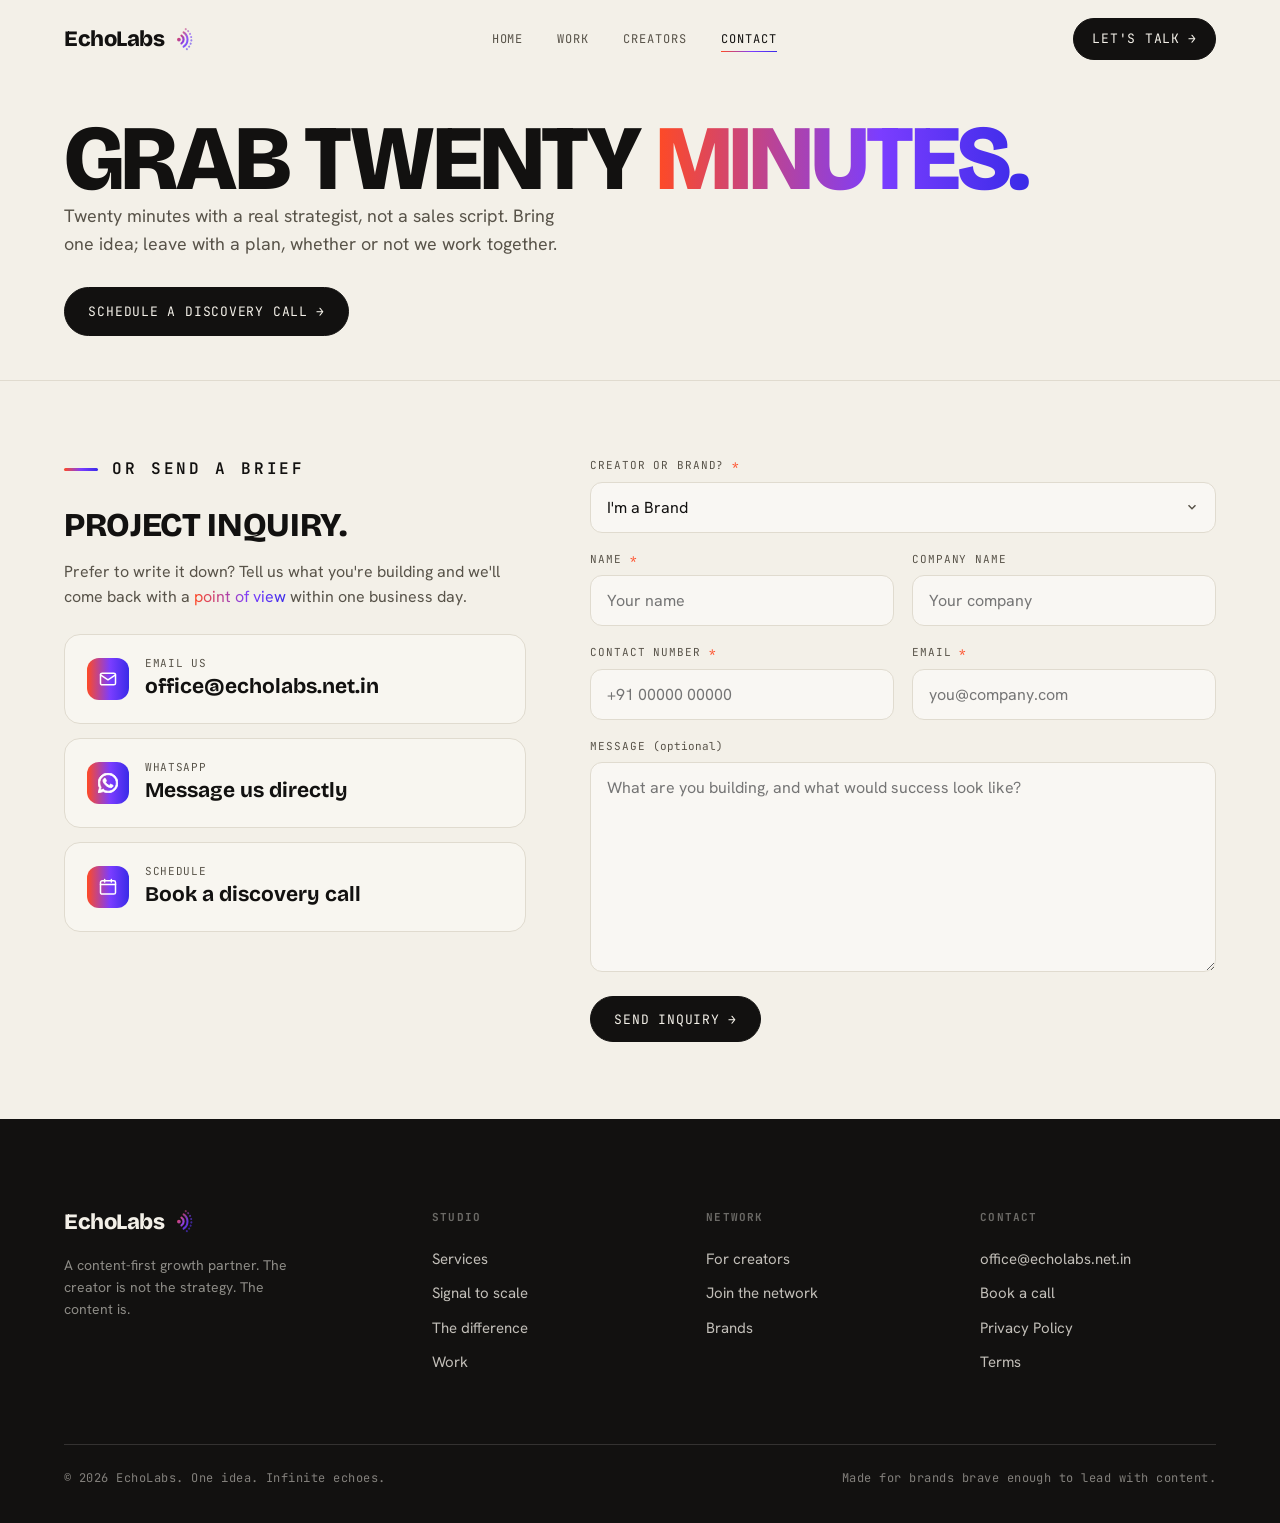
==== commit 039675e3: "Redesign Update" ====
--- a/contact.html
+++ b/contact.html
@@ -3,7 +3,7 @@
 <head>
 <meta charset="UTF-8" />
 <meta name="viewport" content="width=device-width, initial-scale=1.0" />
-<title>Contact — EchoLabs</title>
+<title>Contact · EchoLabs</title>
 <meta name="description" content="Book a discovery call with EchoLabs, send a project inquiry, or email us directly. A content-first growth partner." />
 <meta name="theme-color" content="#F3F0E8" />
 <link rel="icon" type="image/svg+xml" href="echolabs-mark.svg" />
@@ -12,7 +12,7 @@
 <link rel="preconnect" href="https://fonts.googleapis.com" />
 <link rel="preconnect" href="https://fonts.gstatic.com" crossorigin />
 <link href="https://fonts.googleapis.com/css2?family=Bricolage+Grotesque:opsz,wght@12..96,700;12..96,800&family=Hanken+Grotesk:wght@400;500;600&family=JetBrains+Mono:wght@400;500&display=swap" rel="stylesheet" />
-<link rel="stylesheet" href="styles.css" />
+<link rel="stylesheet" href="styles.css?v=20260629-2" />
 </head>
 <body>
 <svg width="0" height="0" aria-hidden="true" style="position:absolute"><defs><linearGradient id="logoGrad" gradientUnits="userSpaceOnUse" x1="1" y1="8" x2="25" y2="24"><stop offset="0" stop-color="#FF4A24"/><stop offset="0.55" stop-color="#7B3DFF"/><stop offset="1" stop-color="#3A2BE8"/></linearGradient></defs></svg>
@@ -54,7 +54,7 @@
   <div class="wrap">
     <h1 id="ct-h">Grab twenty <span class="accent">minutes.</span></h1>
     <p class="hero__sub phero__sub" style="opacity:1;transform:none;max-width:52ch">
-      Twenty minutes with a real strategist — not a sales script. Bring one idea; leave with a plan, whether or not we work together.
+      Twenty minutes with a real strategist, not a sales script. Bring one idea; leave with a plan, whether or not we work together.
     </p>
     <div class="hero__cta" style="opacity:1;transform:none;margin-top:30px">
       <a class="btn btn--primary" data-magnetic data-book href="#inquiry"><span class="btn-label">Schedule a discovery call</span><span class="btn-arrow" aria-hidden="true">→</span></a>
@@ -163,6 +163,6 @@
 </footer>
 
 <script src="config.js"></script>
-<script src="app.js"></script>
+<script src="app.js?v=20260629-2"></script>
 </body>
 </html>
--- a/styles.css
+++ b/styles.css
@@ -623,8 +623,12 @@
 @media (max-width:440px){ .buildgrid{ grid-template-columns:1fr; } }
 
 /* ---------- SERVICES GROUPS ---------- */
-.services-groups .svcgroup{ border-top:1px solid var(--ink); padding-top:clamp(32px,4.5vw,52px); margin-top:clamp(40px,6vw,72px); }
+/* Two services shown side by side, no scrolling */
+.svcgroups{ display:grid; grid-template-columns:1fr 1fr; gap:clamp(28px,3.4vw,52px); margin-top:clamp(30px,4vw,52px); align-items:start; }
+.services-groups .svcgroup{ border-top:1px solid var(--ink); padding-top:clamp(24px,2.8vw,36px); margin-top:0; display:flex; flex-direction:column; }
 .services-groups .svcgroup:first-of-type{ margin-top:0; }
+.svcgroups .svcsub{ margin-top:auto; }
+@media (max-width:820px){ .svcgroups{ grid-template-columns:1fr; gap:clamp(38px,7vw,52px); } }
 .svcgroup__head{ margin-bottom:clamp(26px,3.6vw,40px); }
 .svcgroup__title{ font-family:var(--font-display); font-weight:800; text-transform:uppercase; letter-spacing:-.02em; line-height:.95; font-size:clamp(32px,5.2vw,66px); margin-bottom:18px; }
 .svcgroup__lead{ color:var(--muted); font-size:clamp(15px,1.5vw,19px); line-height:1.6; max-width:62ch; }
@@ -669,8 +673,31 @@
 .bigstat__text{ margin-top:10px; color:rgba(243,240,232,.6); font-size:clamp(14px,1.2vw,16px); line-height:1.55; max-width:30ch; }
 @media (max-width:760px){ .bigstats{ grid-template-columns:1fr; gap:42px; } }
 
-/* ---------- WORK CTA ---------- */
-.workcta__inner{ display:flex; align-items:center; justify-content:space-between; gap:28px; flex-wrap:wrap; }
+/* ---------- WORK CTA — highlighted dark band to break up the long light scroll ---------- */
+.workcta{ padding-block:clamp(16px,3vw,38px); }
+.workcta__inner{
+  position:relative; overflow:hidden;
+  display:flex; align-items:center; justify-content:space-between; gap:clamp(24px,4vw,48px); flex-wrap:wrap;
+  background:var(--night); color:var(--paper);
+  border-radius:clamp(20px,2.4vw,30px);
+  padding:clamp(34px,5vw,68px);
+  box-shadow:0 40px 80px -52px rgba(11,10,17,.6);
+}
+/* soft brand glow in the corners so it reads as a designed panel, not a flat black box */
+.workcta__inner::before{
+  content:""; position:absolute; inset:0; z-index:0; pointer-events:none;
+  background:
+    radial-gradient(120% 150% at 0% 0%, rgba(255,74,36,.22), transparent 46%),
+    radial-gradient(130% 160% at 100% 110%, rgba(58,43,232,.30), rgba(123,61,255,.12) 38%, transparent 62%);
+}
+.workcta__inner > *{ position:relative; z-index:1; }
+.workcta .section__title{ color:var(--paper); }
+.workcta .section__eyebrow{ color:rgba(243,240,232,.6); margin-bottom:clamp(14px,1.6vw,18px); }
+.workcta .section__eyebrow b{ color:var(--paper); }
+/* gradient CTA that pops on the dark panel; inverts to white on hover */
+.workcta .btn--primary{ background:var(--grad); border-color:transparent; color:#fff; }
+.workcta .btn--primary::before{ background:#fff; }
+.workcta .btn--primary:hover{ color:var(--ink); }
 
 /* ---------- REDUCED MOTION ---------- */
 @media (prefers-reduced-motion: reduce){
@@ -753,6 +780,15 @@
 .svcgroup__no{ font-family:var(--font-display); font-weight:800; font-size:clamp(56px,8.5vw,116px); line-height:.74; letter-spacing:-.04em; background:var(--grad); -webkit-background-clip:text; background-clip:text; color:transparent; clip-path:inset(0 0 110% 0); transition:clip-path 1s var(--ease) .15s; }
 .svcgroup.in .svcgroup__no{ clip-path:inset(-12% 0 -12% 0); }
 .svcgroup__of{ font-family:var(--font-mono); text-transform:uppercase; font-size:12px; letter-spacing:.14em; color:var(--muted); margin-top:14px; }
+/* In the side-by-side layout the cells are narrower, so scale the display type down to fit */
+.svcgroups .svcgroup__head{ gap:clamp(16px,1.6vw,28px); }
+.svcgroups .svcgroup__no{ font-size:clamp(40px,3.6vw,60px); }
+.svcgroups .svcgroup__title{ font-size:clamp(26px,2.6vw,40px); }
+.svcgroups .svcgroup__lead{ font-size:clamp(14px,1.15vw,16px); max-width:46ch; }
+.svcgroups .svcsub{ grid-template-columns:1fr 1fr; }
+/* odd number of sub-items: let the last one span the full width so there's no empty cell */
+.svcgroups .svcsub__item:last-child:nth-child(odd){ grid-column:1 / -1; }
+@media (max-width:480px){ .svcgroups .svcsub{ grid-template-columns:1fr; } }
 @media (max-width:640px){
   .svcgroup__head{ grid-template-columns:1fr; gap:14px; }
   .svcgroup__index{ flex-flow:row wrap; align-items:baseline; gap:8px 12px; }
@@ -772,6 +808,8 @@
 .belief__viz{ margin-top:clamp(12px,2vw,28px); }
 .belief__viz .diffviz{ width:100%; height:auto; display:block; }
 .belief__viz .dv-tag{ font-family:var(--font-mono); font-size:14px; letter-spacing:2.5px; fill:var(--muted); }
+.belief__viz .dv-hero{ font-family:var(--font-display); font-weight:800; font-size:34px; letter-spacing:-.01em; }
+.belief__viz .dv-hero2{ font-family:var(--font-display); font-weight:800; font-size:28px; letter-spacing:-.01em; }
 @media (max-width:640px){
   .belief__viz{ margin-top:clamp(28px,7vw,40px); overflow-x:auto; -webkit-overflow-scrolling:touch; scrollbar-width:none; }
   .belief__viz::-webkit-scrollbar{ display:none; }
@@ -800,28 +838,41 @@
 .fw-ico svg{ width:58%; height:58%; }
 .fw-ico--ig{ background:linear-gradient(45deg,#feda75,#fa7e1e 25%,#d62976 55%,#962fbf 78%,#4f5bd5); }
 .fw-node__label{ position:absolute; top:calc(100% + 9px); left:50%; transform:translateX(-50%); width:96px; font-family:var(--font-mono); font-size:11px; font-weight:500; text-transform:uppercase; letter-spacing:.03em; color:var(--ink); line-height:1.2; text-align:center; }
-/* six nodes on a clean, symmetric hexagon (radius 40% of the wheel) */
+/* four nodes on a clean, symmetric diamond (radius 40% of the wheel) */
 .fw-node--top{ left:50%; top:10%; }
-.fw-node--ur{ left:85%; top:30%; }
-.fw-node--lr{ left:85%; top:70%; }
+.fw-node--right{ left:90%; top:50%; }
 .fw-node--bottom{ left:50%; top:90%; }
-.fw-node--ll{ left:15%; top:70%; }
-.fw-node--ul{ left:15%; top:30%; }
-/* labels radiate OUTWARD (top-half above the icon, bottom-half below) so they never overlap the spinning ring */
-.fw-node--top .fw-node__label, .fw-node--ur .fw-node__label, .fw-node--ul .fw-node__label{ top:auto; bottom:calc(100% + 9px); }
+.fw-node--left{ left:10%; top:50%; }
+/* labels radiate OUTWARD (top/left/right above the icon, bottom below) so they never overlap the spinning ring */
+.fw-node--top .fw-node__label, .fw-node--left .fw-node__label, .fw-node--right .fw-node__label{ top:auto; bottom:calc(100% + 9px); }
 @media (max-width:560px){
-  /* Phones: a 6-icon wheel is too cramped — use a clean 3-column grid of platforms (no ring, no overlap). */
-  .flywheel{ display:grid; grid-template-columns:repeat(3,1fr); gap:24px 8px; width:100%; max-width:340px; aspect-ratio:auto; margin:22px auto 0; }
+  /* Phones: the ring is too cramped — use a clean 2-column grid of platforms (no ring, no overlap). */
+  .flywheel{ display:grid; grid-template-columns:repeat(2,1fr); gap:24px 8px; width:100%; max-width:300px; aspect-ratio:auto; margin:22px auto 0; }
   .fw-svg, .flywheel__center{ display:none; }
-  .fw-node, .fw-node--top, .fw-node--ur, .fw-node--lr, .fw-node--bottom, .fw-node--ll, .fw-node--ul{ position:static; left:auto; top:auto; transform:none; width:auto; height:auto; display:flex; flex-direction:column; align-items:center; gap:9px; }
+  .fw-node, .fw-node--top, .fw-node--right, .fw-node--bottom, .fw-node--left{ position:static; left:auto; top:auto; transform:none; width:auto; height:auto; display:flex; flex-direction:column; align-items:center; gap:9px; }
   .fw-node:hover{ transform:none; }
   .fw-ico{ width:48px; height:48px; border-radius:14px; box-shadow:0 10px 22px -12px rgba(11,10,17,.5); }
   .fw-node__label{ position:static; left:auto; top:auto; bottom:auto; transform:none; width:auto; font-size:10px; letter-spacing:.04em; }
 }
 
 /* ---------- WORK: real campaigns, disclaimer, personal branding ---------- */
+/* Work page lands straight on the campaigns; add hero-height top spacing under the fixed nav */
+.section.work-top{ padding-top:clamp(104px,13vh,140px); }
 .work-disclaimer{ margin-bottom:clamp(34px,4.5vw,52px); padding:16px 20px; border:1px dashed var(--border); border-radius:14px; color:var(--muted); font-size:clamp(12.5px,1.05vw,14px); line-height:1.6; max-width:94ch; }
 .work-disclaimer b{ color:var(--ink); font-weight:600; }
+/* Footer disclaimer: shown after the work, smaller — it's only a legal note */
+.work-disclaimer--foot{ margin:clamp(30px,4vw,48px) 0 0; padding:13px 16px; font-size:clamp(10.5px,0.9vw,12px); line-height:1.55; opacity:.8; max-width:none; }
+/* "Proof, not promises" — recapped after the work is shown */
+.proofblock{ margin-top:clamp(46px,6vw,82px); padding-top:clamp(34px,4.4vw,52px); border-top:1px solid var(--border); text-align:center; }
+.proofblock__title{ font-family:var(--font-display); font-weight:800; text-transform:uppercase; letter-spacing:-.025em; line-height:.92; font-size:clamp(34px,6.2vw,76px); }
+.proofblock .section__eyebrow{ justify-content:center; }
+.proofblock__sub{ margin:clamp(16px,2vw,22px) auto 0; max-width:62ch; color:var(--muted); font-size:clamp(15px,1.45vw,18px); line-height:1.6; }
+/* LinkedIn post performance metrics (clients care about the numbers) */
+.li-metrics{ display:grid; grid-template-columns:repeat(2,1fr); border-top:1px solid var(--border); background:var(--paper); }
+.li-metrics li{ display:flex; flex-direction:column; align-items:center; gap:3px; padding:13px 6px; text-align:center; }
+.li-metrics li + li{ border-left:1px solid var(--border); }
+.li-metrics b{ font-family:var(--font-display); font-weight:800; font-size:clamp(16px,2vw,22px); letter-spacing:-.02em; line-height:1; background:var(--grad); -webkit-background-clip:text; background-clip:text; color:transparent; }
+.li-metrics span{ font-family:var(--font-mono); font-size:10px; text-transform:uppercase; letter-spacing:.06em; color:var(--muted); }
 .work-subhead{ font-family:var(--font-display); font-weight:800; text-transform:none; font-size:clamp(22px,3vw,32px); letter-spacing:-.01em; color:var(--ink); margin:clamp(40px,5vw,64px) 0 16px; display:flex; align-items:center; gap:14px; line-height:1.06; }
 .work-subhead::before{ content:""; width:30px; height:3px; border-radius:2px; background:var(--grad); flex:none; }
 .work-note{ color:var(--muted); font-size:clamp(13px,1.05vw,15px); margin:-2px 0 22px; max-width:none; }
@@ -871,25 +922,35 @@
 .cs-foot{ margin-top:clamp(22px,3vw,30px); color:var(--muted); font-size:clamp(12.5px,1vw,14px); line-height:1.6; max-width:none; }
 @media (max-width:760px){ .cs-card{ flex-direction:column; gap:18px; } .cs-side{ width:100%; } .cs-cta{ margin-top:6px; } }
 
-/* --- Reels: swipeable horizontal rail with faded edges + "swipe to see more" --- */
-.reelwrap{ position:relative; }
+/* --- Reels: 3D coverflow carousel (centred card in focus, neighbours angled back) --- */
+.reelcarousel{ position:relative; margin-top:6px; }
+.reelviewport{ overflow:hidden; perspective:1700px; padding-block:clamp(14px,2vw,26px); }
 .reelrail{
-  display:flex; gap:clamp(14px,2vw,20px);
-  overflow-x:auto; scroll-snap-type:x proximity; scroll-behavior:smooth;
-  -webkit-overflow-scrolling:touch; scrollbar-width:none;
-  touch-action:pan-x; overscroll-behavior-x:contain;
-  padding:6px clamp(16px,6vw,72px) 18px;
-  -webkit-mask-image:linear-gradient(to right, transparent 0, #000 6%, #000 94%, transparent 100%);
-  mask-image:linear-gradient(to right, transparent 0, #000 6%, #000 94%, transparent 100%);
-}
-.reelrail::-webkit-scrollbar{ display:none; }
+  position:relative;
+  display:flex; justify-content:flex-start; align-items:stretch;
+  gap:clamp(8px,1.2vw,16px);
+  will-change:transform; transform-style:preserve-3d;
+  transition:transform .55s var(--ease);
+}
 .reelcard{
-  flex:0 0 clamp(256px,76vw,314px); scroll-snap-align:center;
+  flex:0 0 clamp(238px,70vw,290px);
   display:flex; flex-direction:column; background:#fff; border:1px solid var(--border);
-  border-radius:18px; overflow:hidden;
-  transition:border-color .35s var(--ease), box-shadow .35s var(--ease), transform .35s var(--ease);
-}
-.reelcard:hover{ border-color:var(--ink); box-shadow:0 24px 60px -42px rgba(11,10,17,.5); transform:translateY(-3px); }
+  border-radius:18px; overflow:hidden; transform-style:preserve-3d; backface-visibility:hidden;
+  transition:transform .55s var(--ease), opacity .55s var(--ease), box-shadow .4s var(--ease), border-color .4s var(--ease);
+}
+.reelcard[data-active]{ border-color:var(--ink); box-shadow:0 34px 80px -44px rgba(11,10,17,.6); }
+/* Non-active reels don't intercept taps; a tap centres them (handled in JS) */
+.reelcard:not([data-active]) .reelcard__embed iframe{ pointer-events:none; }
+.reelcard:not([data-active]) .reelcard__embed{ cursor:pointer; }
+.reelcard:not([data-active]) .reelcard__cta{ pointer-events:none; }
+/* Bottom control bar — prev / current brand / next (inspired by a coverflow deck) */
+.reelctl{ display:flex; align-items:center; justify-content:center; gap:clamp(12px,2vw,20px); margin-top:clamp(14px,2vw,22px); }
+.reelctl__btn{ width:46px; height:46px; border-radius:50%; background:#fff; border:1px solid var(--border); color:var(--ink); display:grid; place-items:center; cursor:pointer; box-shadow:0 10px 28px -18px rgba(11,10,17,.5); transition:background .3s var(--ease), color .3s var(--ease), transform .25s var(--ease); }
+.reelctl__btn svg{ width:22px; height:22px; }
+.reelctl__btn:hover{ background:var(--ink); color:#fff; }
+.reelctl__btn:active{ transform:scale(.92); }
+.reelctl__btn[disabled]{ opacity:.32; cursor:default; pointer-events:none; }
+.reelctl__brand{ min-width:clamp(124px,24vw,210px); text-align:center; font-family:var(--font-display); font-weight:800; text-transform:uppercase; letter-spacing:-.01em; font-size:clamp(15px,1.8vw,20px); line-height:1.05; }
 .reelcard__head{ display:flex; align-items:center; justify-content:space-between; gap:12px; padding:14px 16px; border-bottom:1px solid var(--border); }
 .reelcard__name{ font-family:var(--font-display); font-weight:800; text-transform:uppercase; letter-spacing:-.01em; font-size:clamp(15px,1.7vw,18px); line-height:1.05; }
 .reelcard__tag{ font-family:var(--font-mono); font-size:10.5px; text-transform:uppercase; letter-spacing:.06em; color:var(--muted); flex:none; }
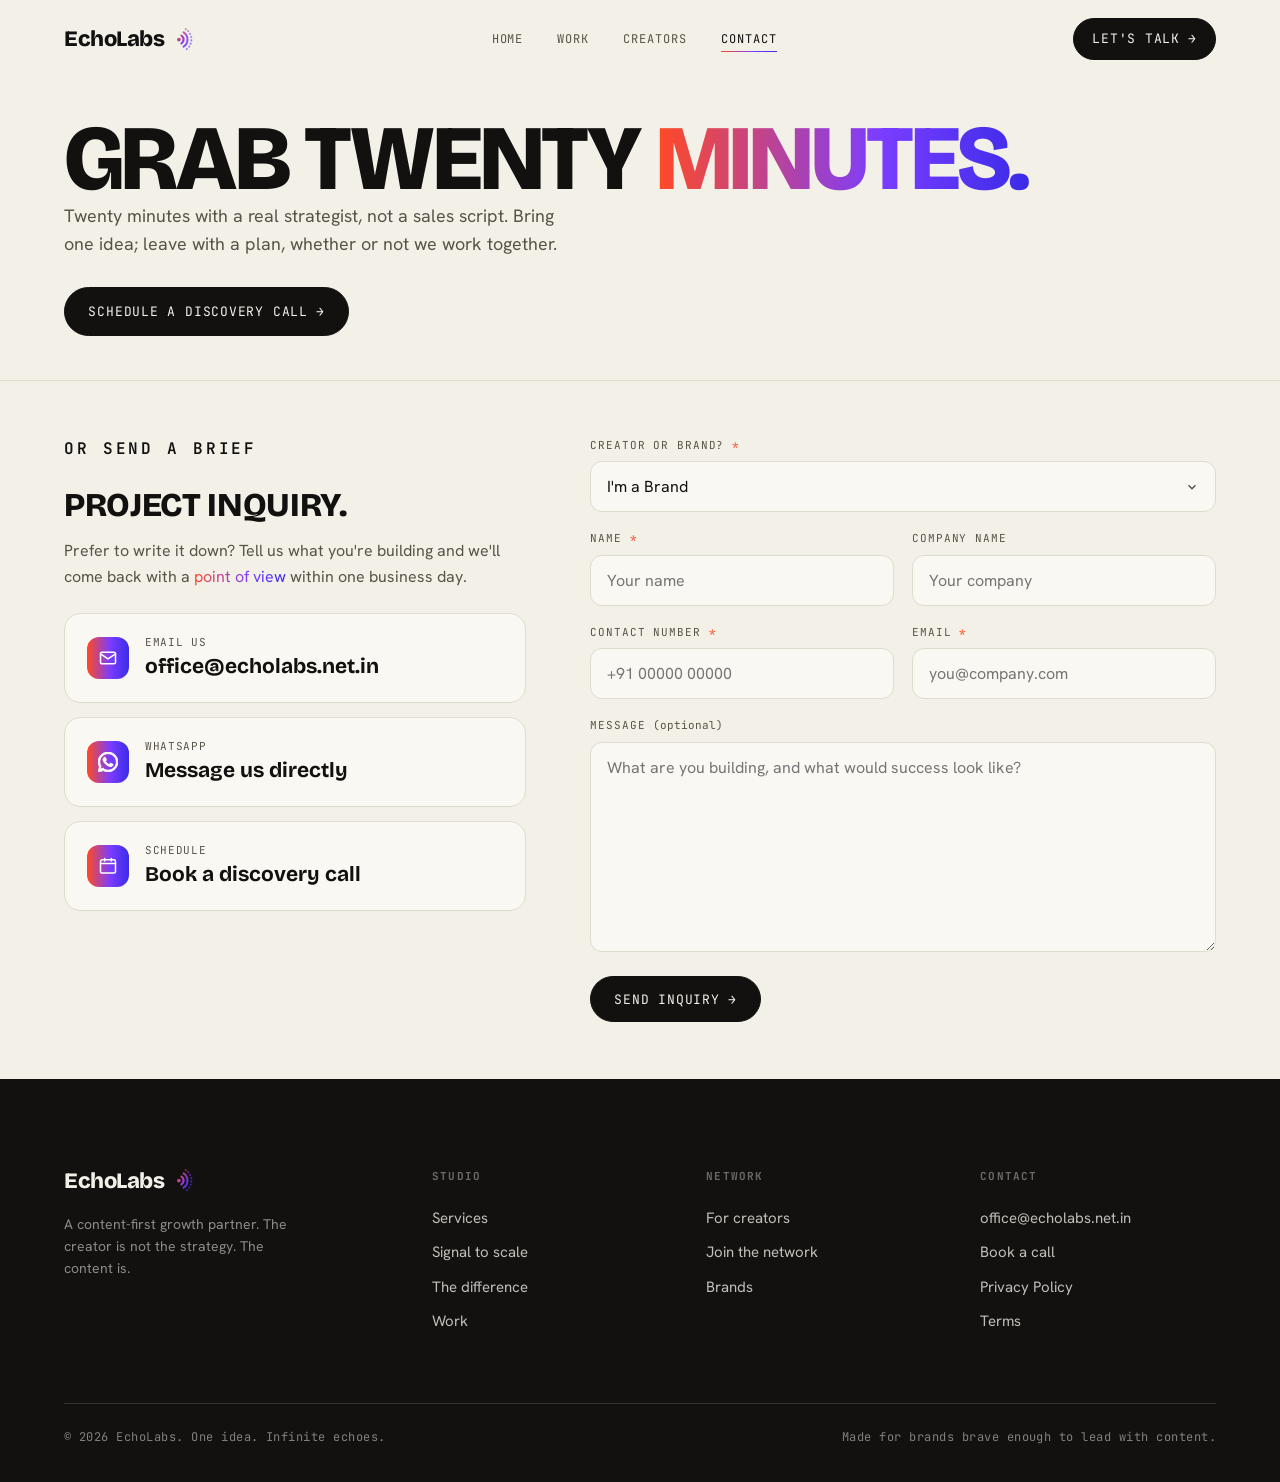
==== commit c028e5d2: "Redesign Updates" ====
--- a/contact.html
+++ b/contact.html
@@ -11,8 +11,10 @@
 <link rel="apple-touch-icon" href="echolabs-mark.png" />
 <link rel="preconnect" href="https://fonts.googleapis.com" />
 <link rel="preconnect" href="https://fonts.gstatic.com" crossorigin />
+<link rel="preconnect" href="https://assets.calendly.com" />
+<link rel="dns-prefetch" href="https://calendly.com" />
 <link href="https://fonts.googleapis.com/css2?family=Bricolage+Grotesque:opsz,wght@12..96,700;12..96,800&family=Hanken+Grotesk:wght@400;500;600&family=JetBrains+Mono:wght@400;500&display=swap" rel="stylesheet" />
-<link rel="stylesheet" href="styles.css?v=20260629-2" />
+<link rel="stylesheet" href="styles.css?v=20260705" />
 </head>
 <body>
 <svg width="0" height="0" aria-hidden="true" style="position:absolute"><defs><linearGradient id="logoGrad" gradientUnits="userSpaceOnUse" x1="1" y1="8" x2="25" y2="24"><stop offset="0" stop-color="#FF4A24"/><stop offset="0.55" stop-color="#7B3DFF"/><stop offset="1" stop-color="#3A2BE8"/></linearGradient></defs></svg>
@@ -72,7 +74,7 @@
         <p>Prefer to write it down? Tell us what you're building and we'll come back with a <span class="accent">point of view</span> within one business day.</p>
 
         <div class="contact-options mt-s">
-          <a class="contact-opt" data-email data-email-subject="Project inquiry — EchoLabs" href="#">
+          <a class="contact-opt" data-email data-email-subject="Project inquiry: EchoLabs" href="#">
             <span class="contact-opt__ico" aria-hidden="true"><svg viewBox="0 0 24 24" fill="none" stroke="#fff" stroke-width="1.8" stroke-linecap="round" stroke-linejoin="round"><rect x="3" y="5" width="18" height="14" rx="2"/><path d="m3 7 9 6 9-6"/></svg></span>
             <span class="contact-opt__main"><span class="contact-opt__label">Email us</span><span class="contact-opt__val" data-email-text>office@echolabs.net.in</span></span>
           </a>
@@ -89,7 +91,7 @@
       </div>
 
       <form class="form" data-lead-form novalidate>
-        <input type="hidden" name="source" value="Contact — Project Inquiry" />
+        <input type="hidden" name="source" value="Contact: Project Inquiry" />
         <div class="honeypot" aria-hidden="true"><label>Company website<input type="text" name="company_website" tabindex="-1" autocomplete="off" /></label></div>
 
         <div class="field">
@@ -163,6 +165,6 @@
 </footer>
 
 <script src="config.js"></script>
-<script src="app.js?v=20260629-2"></script>
+<script src="app.js?v=20260705"></script>
 </body>
 </html>
--- a/styles.css
+++ b/styles.css
@@ -15,6 +15,11 @@
 
   --grad: linear-gradient(90deg,#FF4A24,#7B3DFF 55%,#3A2BE8);
   --grad-soft: linear-gradient(90deg, rgba(255,74,36,.14), rgba(123,61,255,.14) 55%, rgba(58,43,232,.14));
+
+  /* Opaque card surfaces — replaces frosted-glass rgba(255,255,255,.x) fills.
+     Warm off-white that sits a touch above --paper; reads as printed stock, not glass. */
+  --card:#FAF8F2;
+  --card-hover:#FFFFFF;
 
   --font-display:'Bricolage Grotesque', system-ui, sans-serif;
   --font-body:'Hanken Grotesk', system-ui, sans-serif;
@@ -139,7 +144,7 @@
 /* Mobile menu toggle */
 .nav__toggle{
   display:none; width:44px; height:44px; border:1px solid var(--border);
-  border-radius:50%; place-items:center; background:rgba(255,255,255,.4);
+  border-radius:50%; place-items:center; background:var(--card);
 }
 .nav__toggle span{ display:block; width:18px; height:2px; background:var(--ink); position:relative; transition:transform .3s var(--ease), opacity .2s; }
 .nav__toggle span::before, .nav__toggle span::after{ content:""; position:absolute; left:0; width:18px; height:2px; background:var(--ink); transition:transform .3s var(--ease); }
@@ -187,9 +192,14 @@
 body.cursor-on, body.cursor-on *{ cursor:none !important; }
 
 /* ---------- SECTION SCAFFOLD ---------- */
-.section{ padding-block:clamp(64px,7.5vw,104px); position:relative; }
-.section--tight{ padding-block:clamp(52px,6vw,84px); }
-.section__head{ margin-bottom:clamp(40px,6vw,72px); }
+.section{ padding-block:clamp(44px,5vw,76px); position:relative; }
+.section--tight{ padding-block:clamp(38px,4.4vw,62px); }
+.section__head{ margin-bottom:clamp(22px,3.2vw,40px); }
+/* Alternating section bands so the homepage reads as distinct chapters, not one long scroll.
+   (The dark Work band, black metrics, and gradient CTA already break the rhythm; these tint the
+   in-between light sections so adjacent blocks never blur together.) */
+.belief, .flywheel-sec, .echoband{ background:#ECE6D9; border-block:1px solid var(--border); }
+.services-groups, .process{ background:var(--paper); }
 .section__eyebrow{ display:block; margin-bottom:22px; }
 .section__eyebrow b{ color:var(--ink); font-weight:500; }
 .section__title{ font-family:var(--font-display); font-weight:800; text-transform:uppercase; letter-spacing:-.025em; line-height:.92; font-size:clamp(34px,5vw,68px); max-width:18ch; }
@@ -205,12 +215,18 @@
 
 /* ---------- HERO ---------- */
 .hero{ position:relative; padding-top:clamp(92px,12vh,126px); padding-bottom:clamp(16px,2.5vh,30px); overflow:hidden; }
-.hero__tag{ display:inline-flex; align-items:center; gap:10px; border:1px solid var(--border); background:rgba(255,255,255,.35); border-radius:var(--radius); padding:8px 16px 8px 14px; margin-bottom:clamp(14px,2vw,24px); }
+.hero__tag{ display:inline-flex; align-items:center; gap:10px; border:1px solid var(--border); background:var(--card); border-radius:var(--radius); padding:8px 16px 8px 14px; margin-bottom:clamp(14px,2vw,24px); }
 .hero__dot{ width:8px; height:8px; border-radius:50%; background:var(--coral); flex:none; position:relative; }
 .hero__dot::after{ content:""; position:absolute; inset:0; border-radius:50%; background:var(--coral); animation:pulse 2s ease-out infinite; }
 @keyframes pulse{ 0%{ transform:scale(1); opacity:.7; } 100%{ transform:scale(3.4); opacity:0; } }
 .hero__tag .eyebrow{ color:var(--ink); }
-.hero h1{ font-family:var(--font-display); font-weight:800; text-transform:uppercase; letter-spacing:-.03em; line-height:.9; font-size:clamp(40px,8.4vw,116px); }
+.hero h1{ font-family:var(--font-display); font-weight:800; text-transform:uppercase; letter-spacing:-.03em; line-height:.9; font-size:clamp(38px,7.4vw,104px); }
+/* Desktop: hero fills one screen and the marquee ribbon is pinned to the bottom edge.
+   Marquee is absolutely positioned (not flex) so the hero content stays left-aligned. */
+@media (min-width:768px){
+  .hero{ min-height:100svh; padding-bottom:clamp(74px,10vh,108px); }
+  .hero .marquee{ position:absolute; left:0; right:0; bottom:0; margin-top:0; }
+}
 .line-mask{ overflow:hidden; display:block; padding-block:.02em; }
 .line-mask > span{ display:block; transform:translateY(112%); transition:transform 1.05s var(--ease); }
 body.loaded .line-mask > span{ transform:translateY(0); }
@@ -292,7 +308,7 @@
 .cards{ display:grid; grid-template-columns:repeat(auto-fit,minmax(250px,1fr)); gap:clamp(16px,2vw,24px); }
 .card{
   position:relative; border:1px solid var(--border); border-radius:20px;
-  padding:clamp(26px,3vw,38px); background:rgba(255,255,255,.35);
+  padding:clamp(26px,3vw,38px); background:var(--card);
   overflow:hidden; isolation:isolate;
   transition:transform .5s var(--ease), border-color .5s var(--ease);
 }
@@ -313,7 +329,7 @@
 .workgrid{ display:grid; grid-template-columns:repeat(auto-fill,minmax(300px,1fr)); gap:clamp(16px,2vw,22px); }
 .wcard{
   position:relative; border:1px solid var(--border); border-radius:20px; overflow:hidden;
-  background:rgba(255,255,255,.35); min-height:300px; display:flex; flex-direction:column;
+  background:var(--card); min-height:300px; display:flex; flex-direction:column;
   transition:transform .5s var(--ease), border-color .5s var(--ease);
 }
 .wcard:hover{ transform:translateY(-6px); border-color:var(--ink); }
@@ -327,16 +343,18 @@
 .wcard__stat span{ font-size:.5em; }
 
 /* ---------- DARK BANDS (creators / for-creators) ---------- */
-.darkband{ position:relative; overflow:hidden; background:var(--night); color:var(--paper); padding-block:clamp(46px,5.8vw,86px); }
+/* Static corner glows (matches the .workcta "designed panel" treatment) replace
+   the floating blurred orbs — same brand warmth, none of the AI-hero blob motion. */
+.darkband{ position:relative; overflow:hidden; color:var(--paper); padding-block:clamp(46px,5.8vw,86px);
+  background:
+    radial-gradient(120% 140% at 0% 0%, rgba(255,74,36,.16), transparent 46%),
+    radial-gradient(130% 150% at 100% 100%, rgba(58,43,232,.22), rgba(123,61,255,.10) 40%, transparent 62%),
+    var(--night);
+}
 .darkband .section__eyebrow b{ color:#fff; }
 .darkband__inner{ position:relative; z-index:1; }
-.orb{ position:absolute; border-radius:50%; filter:blur(70px); opacity:.55; z-index:0; pointer-events:none; will-change:transform; }
-.orb--1{ width:420px; height:420px; background:var(--coral); top:-80px; left:-60px; animation:float1 16s ease-in-out infinite; }
-.orb--2{ width:520px; height:520px; background:var(--violet); bottom:-160px; right:-80px; animation:float2 19s ease-in-out infinite; }
-.orb--3{ width:300px; height:300px; background:var(--indigo); top:40%; left:55%; animation:float3 22s ease-in-out infinite; opacity:.4; }
-@keyframes float1{ 0%,100%{ transform:translate(0,0); } 50%{ transform:translate(40px,50px); } }
-@keyframes float2{ 0%,100%{ transform:translate(0,0); } 50%{ transform:translate(-50px,-40px); } }
-@keyframes float3{ 0%,100%{ transform:translate(0,0) scale(1); } 50%{ transform:translate(30px,-30px) scale(1.12); } }
+/* Orbs retired in favour of the static .darkband corner glows above. */
+.orb{ display:none; }
 .darkband h2{ font-family:var(--font-display); font-weight:800; text-transform:uppercase; letter-spacing:-.025em; line-height:.92; font-size:clamp(34px,4.6vw,58px); }
 .darkband__lead{ color:rgba(243,240,232,.66); font-size:clamp(15px,1.4vw,18px); line-height:1.55; max-width:42ch; }
 .split-head{ display:grid; grid-template-columns:1.2fr .8fr; gap:clamp(24px,3.4vw,48px); align-items:end; margin-bottom:clamp(24px,3.4vw,44px); }
@@ -376,8 +394,9 @@
 @media (max-width:600px){ .phero__meta{ gap:30px; } .phero__foot{ gap:24px; } }
 
 /* ---------- FINAL CTA ---------- */
-.final{ position:relative; overflow:hidden; color:#fff; background:linear-gradient(115deg,#FF4A24,#7B3DFF 50%,#3A2BE8,#7B3DFF 80%,#FF4A24); background-size:280% 280%; animation:shift 14s ease infinite; text-align:center; padding-block:clamp(44px,5.5vw,82px); }
-@keyframes shift{ 0%{ background-position:0% 50%; } 50%{ background-position:100% 50%; } 100%{ background-position:0% 50%; } }
+/* Static rich gradient — the auto-shifting background-position animation (the
+   "AI template" tell) is removed; the gradient itself stays as brand colour. */
+.final{ position:relative; overflow:hidden; color:#fff; background:linear-gradient(115deg,#FF4A24,#7B3DFF 52%,#3A2BE8); text-align:center; padding-block:clamp(44px,5.5vw,82px); }
 .final__eyebrow{ color:rgba(255,255,255,.8); margin-bottom:16px; display:block; }
 .final h2{ font-family:var(--font-display); font-weight:800; text-transform:uppercase; letter-spacing:-.025em; line-height:.92; font-size:clamp(34px,5vw,76px); max-width:15ch; margin-inline:auto; }
 .final__sub{ margin-top:16px; font-size:clamp(15px,1.5vw,19px); color:rgba(255,255,255,.85); max-width:48ch; margin-inline:auto; }
@@ -400,7 +419,7 @@
 .field label .req{ color:var(--coral); }
 .field input, .field select, .field textarea{
   font-family:var(--font-body); font-size:16px; color:var(--ink);
-  background:rgba(255,255,255,.5); border:1px solid var(--border); border-radius:12px;
+  background:var(--card); border:1px solid var(--border); border-radius:12px;
   padding:14px 16px; transition:border-color .3s var(--ease), background .3s var(--ease);
   width:100%;
 }
@@ -449,7 +468,7 @@
 
 /* ---------- CONTACT ---------- */
 .contact-options{ display:grid; gap:14px; }
-.contact-opt{ display:flex; align-items:center; gap:16px; padding:20px 22px; border:1px solid var(--border); border-radius:16px; background:rgba(255,255,255,.35); transition:border-color .4s var(--ease), transform .4s var(--ease); }
+.contact-opt{ display:flex; align-items:center; gap:16px; padding:20px 22px; border:1px solid var(--border); border-radius:16px; background:var(--card); transition:border-color .4s var(--ease), transform .4s var(--ease); }
 .contact-opt:hover{ border-color:var(--ink); transform:translateX(4px); }
 .contact-opt__ico{ width:42px; height:42px; flex:none; border-radius:12px; display:grid; place-items:center; background:var(--grad); }
 .contact-opt__ico svg{ width:20px; stroke:#fff; }
@@ -624,7 +643,7 @@
 
 /* ---------- SERVICES GROUPS ---------- */
 /* Two services shown side by side, no scrolling */
-.svcgroups{ display:grid; grid-template-columns:1fr 1fr; gap:clamp(28px,3.4vw,52px); margin-top:clamp(30px,4vw,52px); align-items:start; }
+.svcgroups{ display:grid; grid-template-columns:1fr 1fr; gap:clamp(28px,3.4vw,52px); margin-top:clamp(30px,4vw,52px); align-items:stretch; }
 .services-groups .svcgroup{ border-top:1px solid var(--ink); padding-top:clamp(24px,2.8vw,36px); margin-top:0; display:flex; flex-direction:column; }
 .services-groups .svcgroup:first-of-type{ margin-top:0; }
 .svcgroups .svcsub{ margin-top:auto; }
@@ -674,7 +693,7 @@
 @media (max-width:760px){ .bigstats{ grid-template-columns:1fr; gap:42px; } }
 
 /* ---------- WORK CTA — highlighted dark band to break up the long light scroll ---------- */
-.workcta{ padding-block:clamp(16px,3vw,38px); }
+.workcta{ padding-block:clamp(8px,1.8vw,22px); }
 .workcta__inner{
   position:relative; overflow:hidden;
   display:flex; align-items:center; justify-content:space-between; gap:clamp(24px,4vw,48px); flex-wrap:wrap;
@@ -728,11 +747,7 @@
 .section__eyebrow, .phero__eyebrow{ display:flex; align-items:center; gap:14px; font-size:clamp(13px,1.5vw,16px); letter-spacing:.18em; margin-bottom:clamp(20px,2.4vw,28px); }
 .final__eyebrow{ display:inline-flex; align-items:center; gap:14px; font-size:clamp(13px,1.5vw,16px); letter-spacing:.18em; }
 .section__eyebrow b, .phero__eyebrow b, .final__eyebrow b{ font-weight:600; }
-.section__eyebrow::before, .phero__eyebrow::before, .final__eyebrow::before{
-  content:""; width:34px; height:3px; border-radius:3px; flex:none;
-  background:linear-gradient(90deg,#FF4A24,#7B3DFF,#3A2BE8,#7B3DFF,#FF4A24);
-  background-size:200% 100%; animation:gradFlow 6s linear infinite;
-}
+/* Eyebrow tick removed for a cleaner, more professional look (no leading dash) */
 
 /* --- Flowing gradient: gentle shimmer on highlight words/numbers --- */
 @keyframes gradFlow{ from{ background-position:0% 0; } to{ background-position:-200% 0; } }
@@ -789,6 +804,24 @@
 /* odd number of sub-items: let the last one span the full width so there's no empty cell */
 .svcgroups .svcsub__item:last-child:nth-child(odd){ grid-column:1 / -1; }
 @media (max-width:480px){ .svcgroups .svcsub{ grid-template-columns:1fr; } }
+
+/* ---- Compact services: both engines + all sub-items readable in one screen ---- */
+.services-groups{ padding-block:clamp(30px,3.8vw,56px); }
+.services-groups .section__title{ font-size:clamp(24px,3vw,40px); }
+.services-groups .section__head{ margin-bottom:clamp(14px,2vw,24px); }
+.services-groups__note{ margin-top:8px; font-size:clamp(13px,1.1vw,14.5px); }
+.svcgroups{ margin-top:clamp(14px,2vw,26px); gap:clamp(18px,2.2vw,34px); }
+.services-groups .svcgroup{ padding-top:clamp(12px,1.5vw,20px); }
+.svcgroups .svcgroup__head{ margin-bottom:clamp(10px,1.4vw,16px); gap:clamp(12px,1.4vw,20px); }
+.svcgroups .svcgroup__no{ font-size:clamp(30px,2.6vw,42px); }
+.svcgroups .svcgroup__title{ font-size:clamp(19px,1.9vw,26px); margin-bottom:7px; }
+.svcgroups .svcgroup__lead{ font-size:clamp(12.5px,1vw,14px); line-height:1.4; max-width:52ch; }
+.svcgroups .svcsub__item{ padding:9px 12px; }
+.svcgroups .svcsub__item h4{ font-size:13px; margin-bottom:3px; }
+.svcgroups .svcsub__item p{ font-size:11.5px; line-height:1.35; }
+/* Level the two engines: each sub-item grid fills its (equal-height) column and stretches its
+   rows, so both boxes line up top and bottom regardless of how the copy wraps */
+.svcgroups .svcsub{ margin-top:0; flex:1 1 auto; align-content:stretch; }
 @media (max-width:640px){
   .svcgroup__head{ grid-template-columns:1fr; gap:14px; }
   .svcgroup__index{ flex-flow:row wrap; align-items:baseline; gap:8px 12px; }
@@ -806,10 +839,10 @@
 }
 /* on-brand illustration: one idea -> infinite echoes */
 .belief__viz{ margin-top:clamp(12px,2vw,28px); }
-.belief__viz .diffviz{ width:100%; height:auto; display:block; }
+.belief__viz .diffviz{ width:100%; max-width:980px; height:auto; display:block; margin-inline:auto; }
 .belief__viz .dv-tag{ font-family:var(--font-mono); font-size:14px; letter-spacing:2.5px; fill:var(--muted); }
-.belief__viz .dv-hero{ font-family:var(--font-display); font-weight:800; font-size:34px; letter-spacing:-.01em; }
-.belief__viz .dv-hero2{ font-family:var(--font-display); font-weight:800; font-size:28px; letter-spacing:-.01em; }
+/* Both illustration labels share one size so the two sides read as a matched pair */
+.belief__viz .dv-hero, .belief__viz .dv-hero2{ font-family:var(--font-display); font-weight:800; font-size:32px; letter-spacing:-.01em; }
 @media (max-width:640px){
   .belief__viz{ margin-top:clamp(28px,7vw,40px); overflow-x:auto; -webkit-overflow-scrolling:touch; scrollbar-width:none; }
   .belief__viz::-webkit-scrollbar{ display:none; }
@@ -817,18 +850,21 @@
 }
 
 /* ---------- CONTENT FLYWHEEL ---------- */
-.flywheel-sec{ overflow:hidden; padding-block:clamp(26px,3.2vw,46px); }
+/* Extra bottom room so the X node label isn't clipped; top room handled by the wheel's margin */
+.flywheel-sec{ overflow:hidden; padding-top:clamp(22px,3vw,42px); padding-bottom:clamp(52px,6.5vw,84px); }
 .flywheel-sec .section__head{ text-align:center; margin-bottom:0; }
 .flywheel-sec .section__eyebrow{ justify-content:center; }
-.flywheel-sec .section__title{ max-width:none; font-size:clamp(26px,3.2vw,40px); }
-.flywheel__lead{ margin:12px auto 0; max-width:46ch; color:var(--muted); font-size:clamp(14px,1.35vw,17px); line-height:1.55; }
-.flywheel{ position:relative; width:min(82vw,392px,44vh); aspect-ratio:1; margin:clamp(30px,4.2vw,54px) auto 0; }
+.flywheel-sec .section__title{ max-width:none; font-size:clamp(24px,2.8vw,36px); }
+.flywheel__lead{ margin:10px auto 0; max-width:44ch; color:var(--muted); font-size:clamp(13px,1.2vw,15.5px); line-height:1.5; }
+/* Smaller wheel; generous top margin keeps the Instagram label clear of the lead text,
+   bottom margin + section padding give the X node label room so nothing is cropped */
+.flywheel{ position:relative; width:min(62vw,260px,38vh); aspect-ratio:1; margin:clamp(48px,5.5vw,74px) auto clamp(30px,3.6vw,46px); }
 .fw-svg{ position:absolute; inset:15%; overflow:visible; }
 .fw-spin{ transform-origin:200px 200px; }
 @keyframes fwspin{ to{ transform:rotate(360deg); } }
 @media (prefers-reduced-motion:no-preference){ .fw-spin{ animation:fwspin 50s linear infinite; } }
-.flywheel__center{ position:absolute; left:50%; top:50%; transform:translate(-50%,-50%); width:35%; aspect-ratio:1; border-radius:50%; background:var(--paper); display:grid; place-content:center; text-align:center; z-index:2; }
-.flywheel__center span{ display:block; font-family:var(--font-display); font-weight:800; text-transform:uppercase; letter-spacing:-.01em; line-height:1.04; font-size:clamp(12px,1.7vw,16px); }
+.flywheel__center{ position:absolute; left:50%; top:50%; transform:translate(-50%,-50%); width:40%; aspect-ratio:1; border-radius:50%; background:var(--paper); display:grid; place-content:center; text-align:center; padding:6%; z-index:2; }
+.flywheel__center span{ display:block; font-family:var(--font-display); font-weight:800; text-transform:uppercase; letter-spacing:-.02em; line-height:1.02; font-size:clamp(10px,1.45vw,13px); }
 .flywheel__center span:last-child{ background:var(--grad); -webkit-background-clip:text; background-clip:text; color:transparent; }
 /* node is anchored by the ICON (label sits absolutely below) so all icons land on a true circle */
 .fw-node{ position:absolute; transform:translate(-50%,-50%); width:52px; height:52px; z-index:3; transition:transform .4s var(--ease); }
@@ -857,7 +893,15 @@
 
 /* ---------- WORK: real campaigns, disclaimer, personal branding ---------- */
 /* Work page lands straight on the campaigns; add hero-height top spacing under the fixed nav */
-.section.work-top{ padding-top:clamp(104px,13vh,140px); }
+.section.work-top{ padding-top:clamp(80px,10vh,112px); padding-bottom:clamp(24px,3vw,40px); }
+/* Page heading stays on one line */
+.work-top .section__title{ max-width:none; white-space:nowrap; font-size:clamp(26px,5.6vw,60px); }
+.work-top .work-subhead{ margin-top:clamp(16px,2.2vw,28px); }
+/* LinkedIn shown as its own distinct band; proof on paper after it */
+.work-li{ background:#ECE6D9; border-block:1px solid var(--border); }
+.work-li .work-subhead{ margin-top:0; }
+.work-proof{ background:var(--paper); }
+.work-proof .proofblock{ margin-top:0; padding-top:0; border-top:none; }
 .work-disclaimer{ margin-bottom:clamp(34px,4.5vw,52px); padding:16px 20px; border:1px dashed var(--border); border-radius:14px; color:var(--muted); font-size:clamp(12.5px,1.05vw,14px); line-height:1.6; max-width:94ch; }
 .work-disclaimer b{ color:var(--ink); font-weight:600; }
 /* Footer disclaimer: shown after the work, smaller — it's only a legal note */
@@ -903,7 +947,7 @@
 .li-badge{ display:inline-grid; place-items:center; width:22px; height:22px; border-radius:5px; background:#0A66C2; flex:none; }
 .li-badge svg{ width:14px; height:14px; }
 .casestudies{ display:flex; flex-direction:column; gap:clamp(16px,2vw,22px); }
-.cs-card{ display:flex; gap:clamp(20px,3vw,40px); background:rgba(255,255,255,.5); border:1px solid var(--border); border-radius:20px; padding:clamp(22px,3vw,32px); transition:border-color .35s var(--ease), box-shadow .35s var(--ease), transform .35s var(--ease); }
+.cs-card{ display:flex; gap:clamp(20px,3vw,40px); background:var(--card); border:1px solid var(--border); border-radius:20px; padding:clamp(22px,3vw,32px); transition:border-color .35s var(--ease), box-shadow .35s var(--ease), transform .35s var(--ease); }
 .cs-card:hover{ border-color:var(--ink); box-shadow:0 24px 60px -42px rgba(11,10,17,.5); transform:translateY(-3px); }
 .cs-main{ flex:1; min-width:0; }
 .cs-head{ display:flex; align-items:center; gap:11px; margin-bottom:16px; }
@@ -913,7 +957,7 @@
 .cs-why{ margin-top:16px; color:var(--muted); font-size:clamp(14px,1.3vw,16px); line-height:1.6; max-width:60ch; }
 .cs-side{ width:clamp(200px,22vw,240px); flex:none; display:flex; flex-direction:column; gap:14px; }
 .cs-metrics{ display:grid; grid-template-columns:1fr 1fr; gap:10px; }
-.cs-metric{ background:rgba(255,255,255,.6); border:1px solid var(--border); border-radius:12px; padding:13px 14px; }
+.cs-metric{ background:var(--card); border:1px solid var(--border); border-radius:12px; padding:13px 14px; }
 .cs-metric__label{ display:block; font-family:var(--font-mono); font-size:10.5px; text-transform:uppercase; letter-spacing:.05em; color:var(--muted); }
 .cs-metric__num{ display:block; margin-top:6px; font-family:var(--font-display); font-weight:800; font-size:clamp(20px,2.2vw,26px); letter-spacing:-.02em; }
 .cs-cta{ display:inline-flex; align-items:center; justify-content:center; gap:8px; margin-top:auto; font-family:var(--font-mono); text-transform:uppercase; font-size:12px; letter-spacing:.05em; color:var(--ink); border:1.5px solid var(--ink); border-radius:var(--radius); padding:12px 16px; transition:background .35s var(--ease), color .35s var(--ease); }
@@ -924,6 +968,16 @@
 
 /* --- Reels: 3D coverflow carousel (centred card in focus, neighbours angled back) --- */
 .reelcarousel{ position:relative; margin-top:6px; }
+/* Stage wraps the viewport so the side arrows sit on the reels (vertically centred) and are
+   visible the instant the user lands — no scrolling down to find a control bar */
+.reelstage{ position:relative; }
+.reelnav{ position:absolute; top:50%; transform:translateY(-50%); z-index:6; width:clamp(40px,4vw,50px); height:clamp(40px,4vw,50px); border-radius:50%; background:#fff; border:1px solid var(--border); color:var(--ink); display:grid; place-items:center; cursor:pointer; box-shadow:0 12px 30px -14px rgba(11,10,17,.5); transition:background .3s var(--ease), color .3s var(--ease), transform .25s var(--ease); }
+.reelnav svg{ width:56%; height:56%; }
+.reelnav--prev{ left:clamp(2px,1.5vw,18px); }
+.reelnav--next{ right:clamp(2px,1.5vw,18px); }
+.reelnav:hover{ background:var(--ink); color:#fff; }
+.reelnav:active{ transform:translateY(-50%) scale(.9); }
+.reelnav[disabled]{ opacity:.32; pointer-events:none; }
 .reelviewport{ overflow:hidden; perspective:1700px; padding-block:clamp(14px,2vw,26px); }
 .reelrail{
   position:relative;
@@ -933,7 +987,7 @@
   transition:transform .55s var(--ease);
 }
 .reelcard{
-  flex:0 0 clamp(238px,70vw,290px);
+  flex:0 0 clamp(180px,50vw,222px);
   display:flex; flex-direction:column; background:#fff; border:1px solid var(--border);
   border-radius:18px; overflow:hidden; transform-style:preserve-3d; backface-visibility:hidden;
   transition:transform .55s var(--ease), opacity .55s var(--ease), box-shadow .4s var(--ease), border-color .4s var(--ease);
@@ -955,7 +1009,7 @@
 .reelcard__name{ font-family:var(--font-display); font-weight:800; text-transform:uppercase; letter-spacing:-.01em; font-size:clamp(15px,1.7vw,18px); line-height:1.05; }
 .reelcard__tag{ font-family:var(--font-mono); font-size:10.5px; text-transform:uppercase; letter-spacing:.06em; color:var(--muted); flex:none; }
 @keyframes embed-shimmer{ from{ background-position:220% 0; } to{ background-position:-120% 0; } }
-.reelcard__embed{ position:relative; width:100%; height:clamp(440px,58vh,560px); background:linear-gradient(100deg,#efece4 25%,#e3dfd4 50%,#efece4 75%) #fafafa; background-size:220% 100%; animation:embed-shimmer 1.7s linear infinite; }
+.reelcard__embed{ position:relative; width:100%; height:clamp(268px,34vh,330px); background:linear-gradient(100deg,#efece4 25%,#e3dfd4 50%,#efece4 75%) #fafafa; background-size:220% 100%; animation:embed-shimmer 1.7s linear infinite; }
 .reelcard__embed.is-loaded{ animation:none; background:#fff; }
 .reelcard__embed iframe{ position:relative; width:100%; height:100%; border:0; display:block; }
 /* Reels stay fully interactive everywhere so the video can be tapped/clicked to
@@ -972,10 +1026,11 @@
 .reelhint__arrow{ display:inline-block; }
 @media (prefers-reduced-motion:no-preference){ .reelhint__arrow{ animation:reelnudge 1.5s var(--ease) infinite; } }
 @keyframes reelnudge{ 0%,100%{ transform:translateX(0); opacity:.55; } 50%{ transform:translateX(6px); opacity:1; } }
-@media (max-width:560px){ .reelcard__embed{ height:clamp(440px,62vh,560px); } }
+@media (max-width:560px){ .reelcard__embed{ height:clamp(300px,46vh,360px); } }
 
 /* === LinkedIn case studies: official LinkedIn embeds (genuine LinkedIn UI) === */
-.li-rail{ display:grid; grid-template-columns:repeat(3,1fr); gap:clamp(16px,2vw,22px); align-items:stretch; }
+/* Intrinsic grid: flows 3 -> 2 -> 1 columns by available width, no hard breakpoint */
+.li-rail{ display:grid; grid-template-columns:repeat(auto-fit,minmax(min(300px,100%),1fr)); gap:clamp(16px,2vw,22px); align-items:stretch; }
 .li-card{
   display:flex; flex-direction:column; height:100%;
   background:#fff; border:1px solid var(--border); border-radius:14px; overflow:hidden;
@@ -999,8 +1054,7 @@
 }
 .li-card__cta svg{ width:15px; height:15px; flex:none; }
 .li-card__cta:hover{ background:#0A66C2; color:#fff; }
-@media (max-width:920px){
-  .li-rail{ grid-template-columns:1fr; max-width:520px; }
+@media (max-width:620px){
   .li-card__embed{ height:clamp(440px,62vh,560px); }
 }
 @media (prefers-reduced-motion:reduce){
